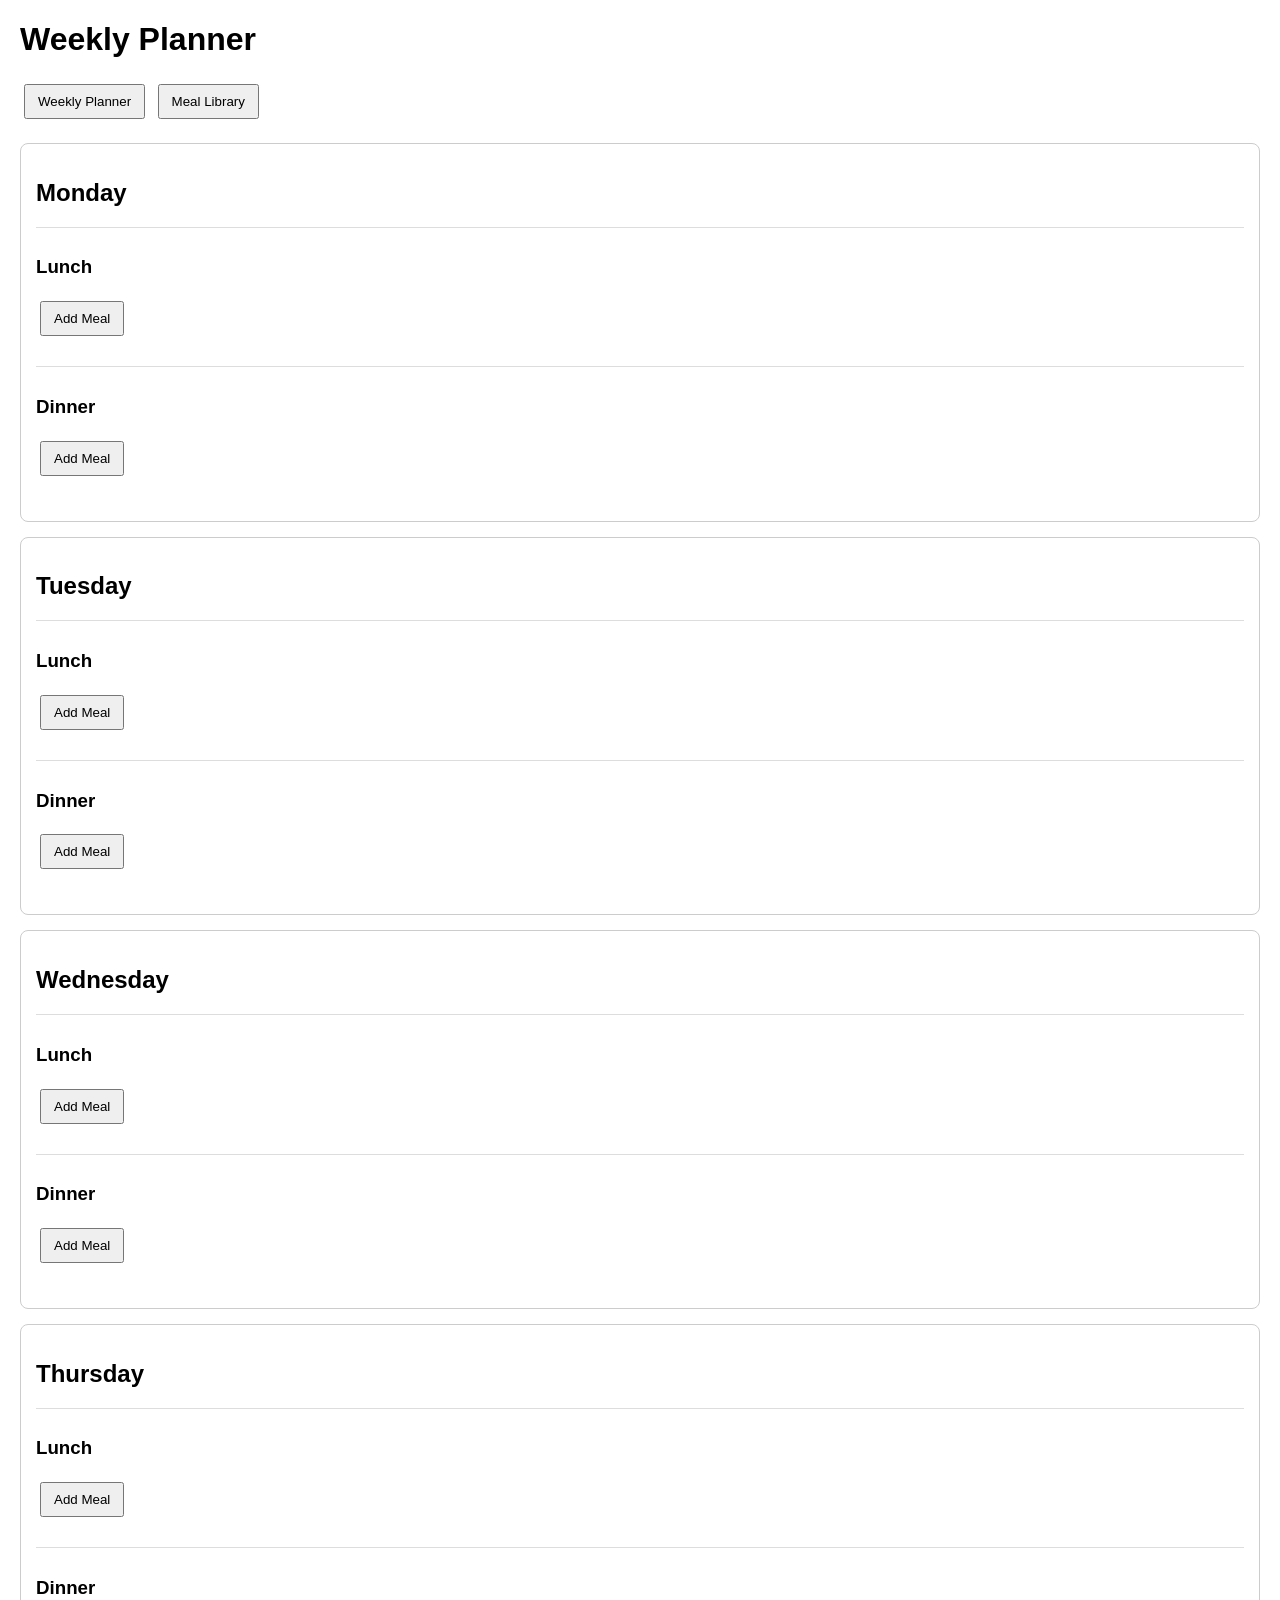
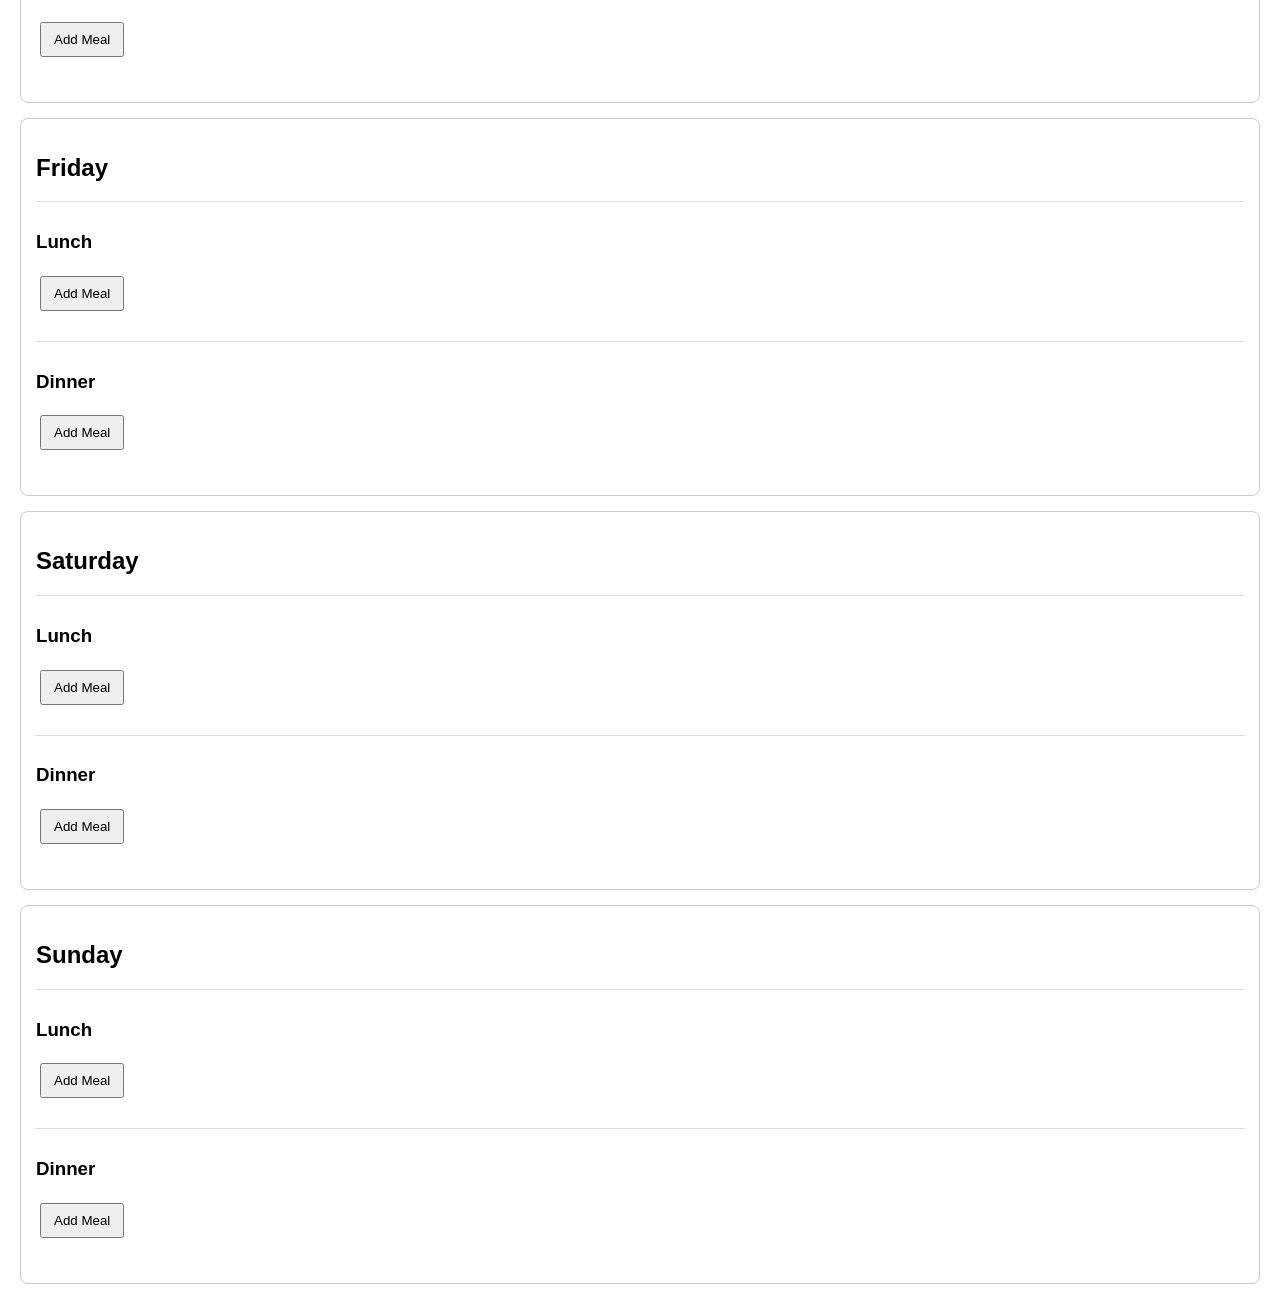
==== index.html @ c66a39dc "initial meal planner - basic styling" ====
<!DOCTYPE html>
<html lang="en">
<head>
    <meta charset="UTF-8">
    <meta name="viewport" content="width=device-width, initial-scale=1.0">
    <title>Weekly Meal Planner</title>
    <link rel="stylesheet" href="style.css">
</head>
<body>
    <h1>Weekly Planner</h1>

    <div class="header-buttons">
        <a href="index.html"><button>Weekly Planner</button></a>
        <a href="library.html"><button>Meal Library</button></a>
    </div>

    <div id="mealPlan">
        <div class="day" id="monday">
            <h2>Monday</h2>
            <div class="meal">
                <h3>Lunch</h3>
                <button class="addMealButton">Add Meal</button>
                <ul></ul>
            </div>
            <div class="meal">
                <h3>Dinner</h3>
                <button class="addMealButton">Add Meal</button>
                <ul></ul>
            </div>
        </div>

        <div class="day" id="tuesday">
            <h2>Tuesday</h2>
            <div class="meal">
                <h3>Lunch</h3>
                <button class="addMealButton">Add Meal</button>
                <ul></ul>
            </div>
            <div class="meal">
                <h3>Dinner</h3>
                <button class="addMealButton">Add Meal</button>
                <ul></ul>
            </div>
        </div>

        <div class="day" id="wednesday">
            <h2>Wednesday</h2>
            <div class="meal">
                <h3>Lunch</h3>
                <button class="addMealButton">Add Meal</button>
                <ul></ul>
            </div>
            <div class="meal">
                <h3>Dinner</h3>
                <button class="addMealButton">Add Meal</button>
                <ul></ul>
            </div>
        </div>

        <div class="day" id="thursday">
            <h2>Thursday</h2>
            <div class="meal">
                <h3>Lunch</h3>
                <button class="addMealButton">Add Meal</button>
                <ul></ul>
            </div>
            <div class="meal">
                <h3>Dinner</h3>
                <button class="addMealButton">Add Meal</button>
                <ul></ul>
            </div>
        </div>

        <div class="day" id="friday">
            <h2>Friday</h2>
            <div class="meal">
                <h3>Lunch</h3>
                <button class="addMealButton">Add Meal</button>
                <ul></ul>
            </div>
            <div class="meal">
                <h3>Dinner</h3>
                <button class="addMealButton">Add Meal</button>
                <ul></ul>
            </div>
        </div>

        <div class="day" id="saturday">
            <h2>Saturday</h2>
            <div class="meal">
                <h3>Lunch</h3>
                <button class="addMealButton">Add Meal</button>
                <ul></ul>
            </div>
            <div class="meal">
                <h3>Dinner</h3>
                <button class="addMealButton">Add Meal</button>
                <ul></ul>
            </div>
        </div>

        <div class="day" id="sunday">
            <h2>Sunday</h2>
            <div class="meal">
                <h3>Lunch</h3>
                <button class="addMealButton">Add Meal</button>
                <ul></ul>
            </div>
            <div class="meal">
                <h3>Dinner</h3>
                <button class="addMealButton">Add Meal</button>
                <ul></ul>
            </div>
        </div>
    </div>

    <div id="mealModal" style="display: none;">
        <div class="modalContent">
            <h2>Add Meal</h2>
            <p id="mealModalTitle"></p>

            <div id="mealFilters">
                <button class="filterButton" data-category="all">All</button>
            </div>

            <div id="availableMeals"></div>

            <button id="cancelMealButton">Cancel</button>
        </div>
    </div>

    <script src="planner.js"></script>
</body>
</html>
---- style.css ----
body {
    font-family: Arial, sans-serif;
    margin: 20px;
}

button {
    padding: 8px 12px;
    margin: 4px;
    cursor: pointer;
}

.header-buttons {
    margin-bottom: 20px;
}

#addMealForm {
    margin: 20px 0;
    padding: 20px;
    border: 1px solid #ccc;
    border-radius: 8px;
}

.mealItem {
    padding: 15px;
    margin: 10px 0;
    border: 1px solid #ccc;
    border-radius: 8px;
}

.mealItem h3 {
    margin-top: 0;
}

.mealTags {
    margin-bottom: 10px;
}

.mealTagDisplay {
    display: inline-block;
    padding: 4px 8px;
    margin: 3px;
    background: #eee;
    border-radius: 12px;
    font-size: 0.85rem;
}

.day {
    border: 1px solid #ccc;
    border-radius: 8px;
    padding: 15px;
    margin: 15px 0;
}

.meal {
    border-top: 1px solid #ddd;
    padding: 10px 0;
}

.meal li {
    margin: 8px 0;
}

#mealModal {
    position: fixed;
    top: 0;
    left: 0;
    width: 100%;
    height: 100%;
    background: rgba(0, 0, 0, 0.5);
    justify-content: center;
    align-items: center;
    z-index: 9999;
}

.modalContent {
    background: white;
    padding: 25px;
    border-radius: 10px;
    width: 90%;
    max-width: 400px;
    max-height: 80vh;
    overflow-y: auto;
}

#mealFilters {
    margin: 15px 0;
}

.filterButton {
    border-radius: 15px;
}

#availableMeals {
    display: flex;
    flex-direction: column;
    gap: 8px;
    margin: 15px 0;
}

.availableMealButton {
    text-align: left;
    padding: 12px;
    width: 100%;
}

.availableMealButton small {
    opacity: 0.7;
}

.removeMealButton {
    margin-left: 10px;
}
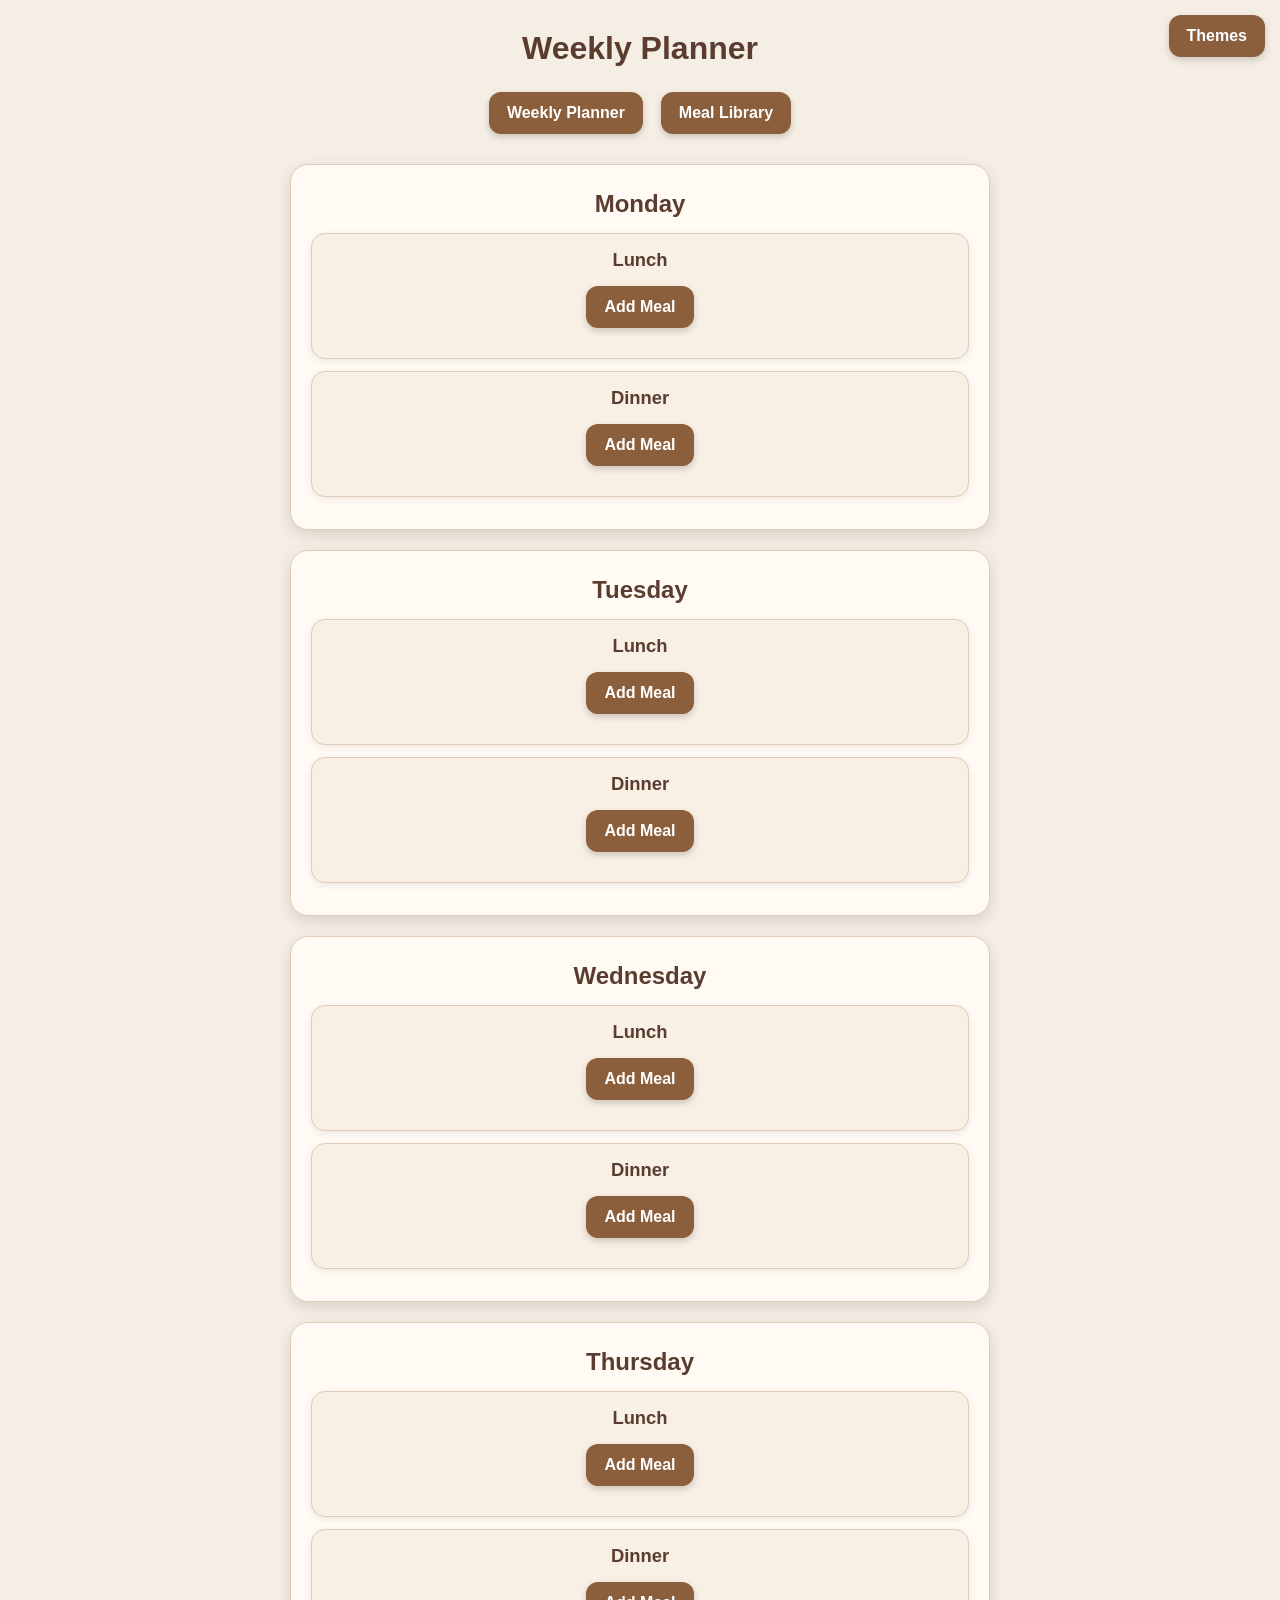
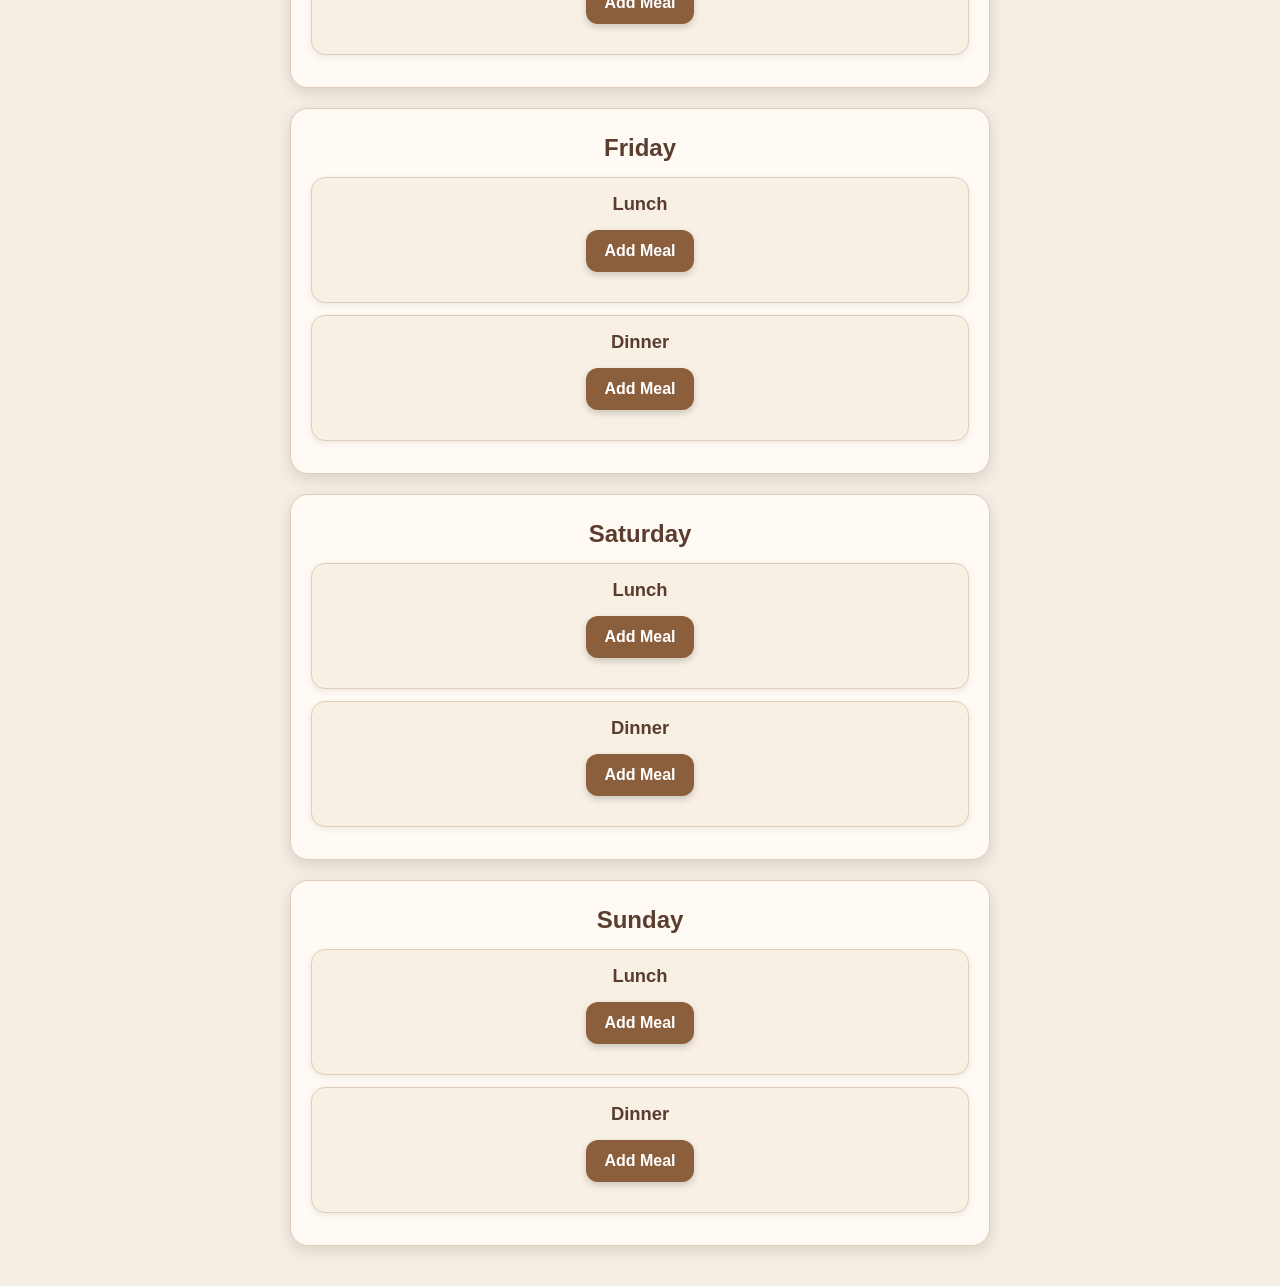
==== commit 215af1cf: "added better styling with themes and improved modals" ====
--- a/index.html
+++ b/index.html
@@ -3,8 +3,13 @@
 <head>
     <meta charset="UTF-8">
     <meta name="viewport" content="width=device-width, initial-scale=1.0">
+    <meta name="apple-mobile-web-app-capable" content="yes">
+    <meta name="apple-mobile-web-app-title" content="Meal Planner">
+    <meta name="apple-mobile-web-app-status-bar-style" content="default">
+    <link rel="apple-touch-icon" href="icons/icon-192.png">
     <title>Weekly Meal Planner</title>
     <link rel="stylesheet" href="style.css">
+    <link rel="manifest" href="manifest.json">
 </head>
 <body>
     <h1>Weekly Planner</h1>
@@ -12,6 +17,17 @@
     <div class="header-buttons">
         <a href="index.html"><button>Weekly Planner</button></a>
         <a href="library.html"><button>Meal Library</button></a>
+    </div>
+
+    <button id="themeButton">Themes</button>
+
+    <div id="themeOptions">
+        <button data-theme="coffee">☕ Coffee</button>
+        <button data-theme="sage">🌿 Sage</button>
+        <button data-theme="ocean">🌊 Ocean</button>
+        <button data-theme="berry">🍓 Berry</button>
+        <button data-theme="night">🌙 Night Cafe</button>
+        <button data-theme="red">🍷 Felicity</button>
     </div>
 
     <div id="mealPlan">
@@ -129,7 +145,10 @@
         </div>
     </div>
 
+    
+
     <script src="planner.js"></script>
+    <script src="theme.js"></script>
 </body>
 </html>
 
--- a/style.css
+++ b/style.css
@@ -1,34 +1,170 @@
+
+* {
+    box-sizing: border-box;
+}
+
+:root {
+    --background: #f5eee4;
+    --card: #fffaf3;
+    --secondary: #f8f0e5;
+    --text: #3e2c23;
+    --heading: #5a3d2e;
+    --button: #8b5e3c;
+    --button-hover: #70482f;
+    --border: #dfcdb9;
+    --tag: #d9bfa5;
+    --meal: #ead9c6;
+    --modal: rgba(48, 33, 25, 0.65);
+}
+
 body {
+    margin: 0;
+    padding: 20px;
     font-family: Arial, sans-serif;
-    margin: 20px;
+    text-align: center;
+    color: var(--text);
+    background: var(--background);
+    transition: 0.3s ease;
+}
+
+h1 {
+    margin: 10px 0 20px;
+    color: var(--heading);
+    font-size: 2rem;
+}
+
+h2,
+h3 {
+    color: var(--heading);
 }
 
 button {
+    border: 0;
+    border-radius: 12px;
+    padding: 12px 18px;
+    margin: 5px;
+    background: var(--button);
+    color: white;
+    font-size: 1rem;
+    font-weight: 600;
+    cursor: pointer;
+    box-shadow: 0 3px 7px rgba(0, 0, 0, 0.18);
+    transition: 0.2s ease;
+}
+
+button:hover {
+    background: var(--button-hover);
+    transform: translateY(-1px);
+}
+
+button:active {
+    transform: translateY(1px);
+}
+
+.header-buttons {
+    display: flex;
+    justify-content: center;
+    gap: 8px;
+    margin-bottom: 25px;
+}
+
+#mealPlan {
+    width: 100%;
+    max-width: 700px;
+    margin: auto;
+}
+
+.day,
+.mealItem,
+#addMealForm {
+    background: var(--card);
+    border: 1px solid var(--border);
+    box-shadow: 0 5px 15px rgba(0, 0, 0, 0.12);
+}
+
+.day {
+    padding: 20px;
+    margin: 20px auto;
+    border-radius: 18px;
+}
+
+.day h2 {
+    margin: 5px 0 15px;
+    font-size: 1.5rem;
+}
+
+.meal {
+    padding: 15px;
+    margin: 12px 0;
+    background: var(--secondary);
+    border: 1px solid var(--border);
+    border-radius: 14px;
+    box-shadow: 0 2px 7px rgba(0, 0, 0, 0.08);
+}
+
+.meal h3,
+.mealItem h3 {
+    margin: 0 0 10px;
+    font-size: 1.15rem;
+}
+
+.meal ul {
+    padding: 0;
+    margin: 10px 0 0;
+    list-style: none;
+}
+
+.meal li {
+    padding: 12px;
+    margin: 8px 0;
+    background: var(--meal);
+    border-radius: 10px;
+    font-weight: 600;
+}
+
+.removeMealButton {
     padding: 8px 12px;
-    margin: 4px;
-    cursor: pointer;
-}
-
-.header-buttons {
-    margin-bottom: 20px;
+    background: var(--button-hover);
+    font-size: 0.9rem;
+}
+
+.removeMealButton:hover {
+    background: var(--button);
 }
 
 #addMealForm {
-    margin: 20px 0;
-    padding: 20px;
-    border: 1px solid #ccc;
-    border-radius: 8px;
+    width: 100%;
+    max-width: 500px;
+    padding: 25px;
+    margin: 20px auto;
+    border-radius: 18px;
+}
+
+#newMealName,
+#editMealName {
+    width: 100%;
+    min-height: 52px;
+    padding: 15px;
+    margin: 10px 0 18px;
+    border: 2px solid var(--border);
+    border-radius: 12px;
+    outline: 0;
+    background: var(--card);
+    color: var(--text);
+    font-size: 1rem;
+}
+
+#newMealName:focus,
+#editMealName:focus {
+    border-color: var(--button);
 }
 
 .mealItem {
-    padding: 15px;
-    margin: 10px 0;
-    border: 1px solid #ccc;
-    border-radius: 8px;
-}
-
-.mealItem h3 {
-    margin-top: 0;
+    width: 100%;
+    max-width: 600px;
+    padding: 18px;
+    margin: 12px auto;
+    border-radius: 16px;
 }
 
 .mealTags {
@@ -37,77 +173,403 @@
 
 .mealTagDisplay {
     display: inline-block;
-    padding: 4px 8px;
+    padding: 6px 10px;
     margin: 3px;
-    background: #eee;
-    border-radius: 12px;
+    background: var(--tag);
+    color: var(--text);
+    border-radius: 20px;
     font-size: 0.85rem;
-}
-
-.day {
-    border: 1px solid #ccc;
-    border-radius: 8px;
-    padding: 15px;
-    margin: 15px 0;
-}
-
-.meal {
-    border-top: 1px solid #ddd;
-    padding: 10px 0;
-}
-
-.meal li {
-    margin: 8px 0;
-}
-
-#mealModal {
+    font-weight: 600;
+}
+
+#mealModal,
+.mealModal {
     position: fixed;
-    top: 0;
-    left: 0;
-    width: 100%;
-    height: 100%;
-    background: rgba(0, 0, 0, 0.5);
+    inset: 0;
+    z-index: 9999;
+    display: none;
+    align-items: center;
     justify-content: center;
-    align-items: center;
-    z-index: 9999;
-}
-
-.modalContent {
-    background: white;
+    padding: 20px;
+    background: var(--modal);
+}
+
+.modalContent,
+.mealModal .modalContent {
+    width: 100%;
+    max-width: 450px;
+    max-height: 90vh;
+    overflow-y: auto;
     padding: 25px;
-    border-radius: 10px;
-    width: 90%;
-    max-width: 400px;
-    max-height: 80vh;
-    overflow-y: auto;
+    background: var(--card);
+    border: 1px solid var(--border);
+    border-radius: 20px;
+    box-shadow: 0 12px 35px rgba(0, 0, 0, 0.3);
+}
+
+.modalContent h2 {
+    margin-top: 0;
+}
+
+#mealModalTitle {
+    color: var(--heading);
+    font-size: 1rem;
+}
+
+#mealFilters,
+#themeOptions {
+    display: flex;
+    flex-wrap: wrap;
+    justify-content: center;
+    gap: 5px;
 }
 
 #mealFilters {
-    margin: 15px 0;
+    margin: 18px 0;
 }
 
 .filterButton {
-    border-radius: 15px;
+    padding: 9px 14px;
+    background: var(--tag);
+    color: var(--text);
+    border-radius: 20px;
+    box-shadow: none;
+}
+
+.filterButton:hover {
+    background: var(--button);
+    color: white;
 }
 
 #availableMeals {
     display: flex;
     flex-direction: column;
-    gap: 8px;
+    gap: 10px;
+    margin: 18px 0;
+}
+
+.availableMealButton {
+    width: 100%;
+    padding: 15px;
+    margin: 0;
+    text-align: left;
+    background: var(--meal);
+    color: var(--text);
+    border: 1px solid var(--border);
+}
+
+.availableMealButton:hover {
+    background: var(--tag);
+    color: var(--text);
+}
+
+.availableMealButton small {
+    display: block;
+    margin-top: 4px;
+    color: var(--heading);
+    font-weight: normal;
+}
+
+#cancelMealButton {
+    background: var(--button-hover);
+}
+
+input[type="checkbox"] {
+    width: 20px;
+    height: 20px;
+    vertical-align: middle;
+    accent-color: var(--button);
+}
+
+label {
+    display: inline-block;
+    padding: 6px;
+    color: var(--text);
+    font-size: 1rem;
+}
+
+#themeButton {
+    position: fixed;
+    top: 15px;
+    right: 15px;
+    z-index: 1000;
+    margin: 0;
+}
+
+#themeOptions {
+    position: fixed;
+    top: 70px;
+    right: 15px;
+    z-index: 1000;
+    display: none;
+    width: 180px;
+    padding: 10px;
+    background: var(--card);
+    border: 1px solid var(--border);
+    border-radius: 15px;
+    box-shadow: 0 8px 20px rgba(0, 0, 0, 0.18);
+}
+
+#themeOptions button {
+    width: 100%;
+    margin: 4px 0;
+}
+
+#themeOptions button.active {
+    border: 2px solid var(--text);
+}
+
+#editMealTags {
+    display: flex;
+    flex-direction: column;
     margin: 15px 0;
 }
 
-.availableMealButton {
+#editMealTags label {
+    width: 100%;
+    padding: 10px;
+    margin: 3px 0;
     text-align: left;
-    padding: 12px;
-    width: 100%;
-}
-
-.availableMealButton small {
-    opacity: 0.7;
-}
-
-.removeMealButton {
-    margin-left: 10px;
-}
-
+    background: var(--secondary);
+    border-radius: 10px;
+}
+
+.modalButtons {
+    display: flex;
+    gap: 10px;
+    justify-content: center;
+    margin-top: 20px;
+}
+
+.modalButtons button {
+    flex: 1;
+}
+
+#confirmDeleteButton {
+    background: #a84d45;
+}
+
+#confirmDeleteButton:hover {
+    background: #863c36;
+}
+
+
+/* Themes */
+
+body[data-theme="coffee"] {
+    --background: #f5eee4;
+    --card: #fffaf3;
+    --secondary: #f8f0e5;
+    --text: #3e2c23;
+    --heading: #5a3d2e;
+    --button: #8b5e3c;
+    --button-hover: #70482f;
+    --border: #dfcdb9;
+    --tag: #d9bfa5;
+    --meal: #ead9c6;
+    --modal: rgba(48, 33, 25, 0.65);
+}
+
+body[data-theme="sage"] {
+    --background: #edf1e8;
+    --card: #f8faf5;
+    --secondary: #e5ebdf;
+    --text: #304236;
+    --heading: #435c49;
+    --button: #69866d;
+    --button-hover: #506c56;
+    --border: #c9d5c5;
+    --tag: #c7d5c3;
+    --meal: #dce7d8;
+    --modal: rgba(35, 48, 38, 0.65);
+}
+
+body[data-theme="ocean"] {
+    --background: #e8f1f3;
+    --card: #f7fbfc;
+    --secondary: #deebef;
+    --text: #263e46;
+    --heading: #365c67;
+    --button: #527f8c;
+    --button-hover: #3d6570;
+    --border: #c2d7dc;
+    --tag: #c5dce1;
+    --meal: #d5e7eb;
+    --modal: rgba(30, 48, 54, 0.65);
+}
+
+body[data-theme="berry"] {
+    --background: #f4e8eb;
+    --card: #fff8fa;
+    --secondary: #f1dfe4;
+    --text: #4a3038;
+    --heading: #704554;
+    --button: #a45f72;
+    --button-hover: #86495b;
+    --border: #dec3cb;
+    --tag: #e2c2cb;
+    --meal: #efd5dc;
+    --modal: rgba(55, 30, 39, 0.65);
+}
+
+body[data-theme="night"] {
+    --background: #28211d;
+    --card: #382d27;
+    --secondary: #43362f;
+    --text: #f2e6d8;
+    --heading: #f0d0a9;
+    --button: #a9794e;
+    --button-hover: #c08c5d;
+    --border: #5b493d;
+    --tag: #665143;
+    --meal: #514137;
+    --modal: rgba(10, 8, 7, 0.75);
+}
+
+body[data-theme="red"] {
+    --background: #321c1c;
+    --card: #452323;
+    --secondary: #512929;
+    --text: #f3dfd8;
+    --heading: #f0b6a8;
+    --button: #984b43;
+    --button-hover: #b65b51;
+    --border: #70403c;
+    --tag: #71413d;
+    --meal: #633633;
+    --modal: rgba(15, 7, 7, 0.75);
+}
+
+
+/* Mobile */
+
+@media (max-width: 600px) {
+    body {
+        padding: 12px;
+    }
+
+    h1 {
+        font-size: 1.7rem;
+    }
+
+    button {
+        min-height: 48px;
+        padding: 12px 16px;
+    }
+
+    .header-buttons {
+        width: 100%;
+    }
+
+    .header-buttons a {
+        flex: 1;
+    }
+
+    .header-buttons button {
+        width: 100%;
+        margin: 0;
+    }
+
+    .day {
+        padding: 15px;
+        margin: 15px auto;
+        border-radius: 16px;
+    }
+
+    .meal {
+        padding: 14px 10px;
+    }
+
+    .meal .addMealButton {
+        width: 100%;
+        margin: 5px 0;
+    }
+
+    .modalContent,
+    .mealModal .modalContent {
+        padding: 20px;
+        max-height: 90vh;
+    }
+
+    #mealModal,
+    .mealModal {
+        padding: 12px;
+    }
+
+    #addMealForm {
+        padding: 20px;
+    }
+
+    #newMealName {
+        min-height: 54px;
+        font-size: 1.05rem;
+    }
+
+    .mealItem {
+        padding: 15px;
+    }
+
+    #themeOptions button {
+        flex: 1 1 40%;
+    }
+
+    #editMealTags label {
+        display: flex;
+        align-items: center;
+        min-height: 48px;
+    }
+
+    .modalButtons {
+        flex-direction: column;
+    }
+
+    .modalButtons button {
+        width: 100%;
+        margin: 4px 0;
+    }
+}
+
+.tag-vegetarian {
+    background: #c9dfc5;
+    color: #315437;
+}
+
+.tag-cheap {
+    background: #f0d99a;
+    color: #6b5318;
+}
+
+.tag-quick {
+    background: #f3c79b;
+    color: #71431d;
+}
+
+.tag-high-protein {
+    background: #e5aaa4;
+    color: #6b2924;
+}
+
+.tag-healthy {
+    background: #b9dcd3;
+    color: #24584e;
+}
+
+.tag-freezer-friendly {
+    background: #b9d5e5;
+    color: #28546b;
+}
+
+.tag-spicy {
+    background: #e9aaa0;
+    color: #702b24;
+}
+
+.tag-family-friendly {
+    background: #d4c1df;
+    color: #533d63;
+}
+
+.tag-one-pot {
+    background: #d7c0a7;
+    color: #59412e;
+}
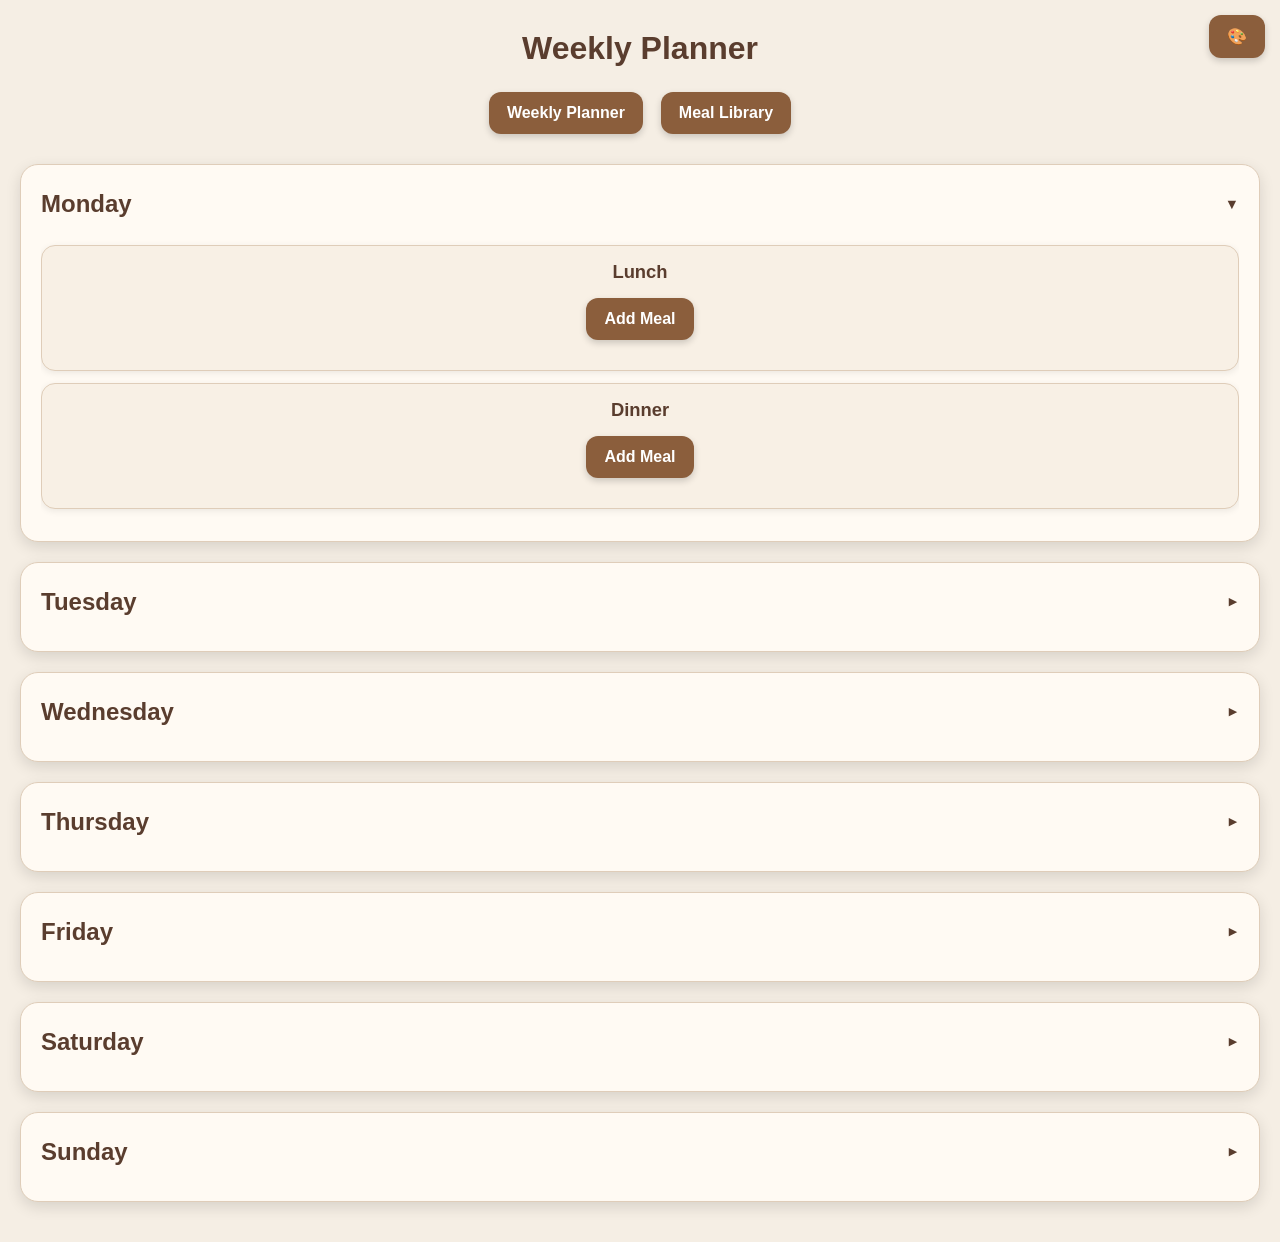
==== commit 343592ac: "updated theme to be an icon instead so it fits with styling, made the weekly planner days collapsabl" ====
--- a/index.html
+++ b/index.html
@@ -19,7 +19,7 @@
         <a href="library.html"><button>Meal Library</button></a>
     </div>
 
-    <button id="themeButton">Themes</button>
+     <button id="themeButton" aria-label="Change theme">🎨</button>
 
     <div id="themeOptions">
         <button data-theme="coffee">☕ Coffee</button>
@@ -30,105 +30,154 @@
         <button data-theme="red">🍷 Felicity</button>
     </div>
 
-    <div id="mealPlan">
-        <div class="day" id="monday">
-            <h2>Monday</h2>
-            <div class="meal">
-                <h3>Lunch</h3>
-                <button class="addMealButton">Add Meal</button>
-                <ul></ul>
-            </div>
-            <div class="meal">
-                <h3>Dinner</h3>
-                <button class="addMealButton">Add Meal</button>
-                <ul></ul>
-            </div>
-        </div>
-
-        <div class="day" id="tuesday">
-            <h2>Tuesday</h2>
-            <div class="meal">
-                <h3>Lunch</h3>
-                <button class="addMealButton">Add Meal</button>
-                <ul></ul>
-            </div>
-            <div class="meal">
-                <h3>Dinner</h3>
-                <button class="addMealButton">Add Meal</button>
-                <ul></ul>
-            </div>
-        </div>
-
-        <div class="day" id="wednesday">
-            <h2>Wednesday</h2>
-            <div class="meal">
-                <h3>Lunch</h3>
-                <button class="addMealButton">Add Meal</button>
-                <ul></ul>
-            </div>
-            <div class="meal">
-                <h3>Dinner</h3>
-                <button class="addMealButton">Add Meal</button>
-                <ul></ul>
-            </div>
-        </div>
-
-        <div class="day" id="thursday">
-            <h2>Thursday</h2>
-            <div class="meal">
-                <h3>Lunch</h3>
-                <button class="addMealButton">Add Meal</button>
-                <ul></ul>
-            </div>
-            <div class="meal">
-                <h3>Dinner</h3>
-                <button class="addMealButton">Add Meal</button>
-                <ul></ul>
-            </div>
-        </div>
-
-        <div class="day" id="friday">
-            <h2>Friday</h2>
-            <div class="meal">
-                <h3>Lunch</h3>
-                <button class="addMealButton">Add Meal</button>
-                <ul></ul>
-            </div>
-            <div class="meal">
-                <h3>Dinner</h3>
-                <button class="addMealButton">Add Meal</button>
-                <ul></ul>
-            </div>
-        </div>
-
-        <div class="day" id="saturday">
-            <h2>Saturday</h2>
-            <div class="meal">
-                <h3>Lunch</h3>
-                <button class="addMealButton">Add Meal</button>
-                <ul></ul>
-            </div>
-            <div class="meal">
-                <h3>Dinner</h3>
-                <button class="addMealButton">Add Meal</button>
-                <ul></ul>
-            </div>
-        </div>
-
-        <div class="day" id="sunday">
-            <h2>Sunday</h2>
-            <div class="meal">
-                <h3>Lunch</h3>
-                <button class="addMealButton">Add Meal</button>
-                <ul></ul>
-            </div>
-            <div class="meal">
-                <h3>Dinner</h3>
-                <button class="addMealButton">Add Meal</button>
-                <ul></ul>
-            </div>
-        </div>
-    </div>
+ 
+    <div class="day" id="monday">
+        <h2 class="dayHeader">
+            Monday
+            <span class="dayArrow">▼</span>
+        </h2>
+
+        <div class="dayContent">
+            <div class="meal">
+                <h3>Lunch</h3>
+                <button class="addMealButton">Add Meal</button>
+                <ul></ul>
+            </div>
+
+            <div class="meal">
+                <h3>Dinner</h3>
+                <button class="addMealButton">Add Meal</button>
+                <ul></ul>
+            </div>
+        </div>
+    </div>
+
+    <div class="day collapsed" id="tuesday">
+        <h2 class="dayHeader">
+            Tuesday
+            <span class="dayArrow">▼</span>
+        </h2>
+
+        <div class="dayContent">
+            <div class="meal">
+                <h3>Lunch</h3>
+                <button class="addMealButton">Add Meal</button>
+                <ul></ul>
+            </div>
+
+            <div class="meal">
+                <h3>Dinner</h3>
+                <button class="addMealButton">Add Meal</button>
+                <ul></ul>
+            </div>
+        </div>
+    </div>
+
+    <div class="day collapsed" id="wednesday">
+        <h2 class="dayHeader">
+            Wednesday
+            <span class="dayArrow">▼</span>
+        </h2>
+
+        <div class="dayContent">
+            <div class="meal">
+                <h3>Lunch</h3>
+                <button class="addMealButton">Add Meal</button>
+                <ul></ul>
+            </div>
+
+            <div class="meal">
+                <h3>Dinner</h3>
+                <button class="addMealButton">Add Meal</button>
+                <ul></ul>
+            </div>
+        </div>
+    </div>
+
+    <div class="day collapsed" id="thursday">
+        <h2 class="dayHeader">
+            Thursday
+            <span class="dayArrow">▼</span>
+        </h2>
+
+        <div class="dayContent">
+            <div class="meal">
+                <h3>Lunch</h3>
+                <button class="addMealButton">Add Meal</button>
+                <ul></ul>
+            </div>
+
+            <div class="meal">
+                <h3>Dinner</h3>
+                <button class="addMealButton">Add Meal</button>
+                <ul></ul>
+            </div>
+        </div>
+    </div>
+
+    <div class="day collapsed" id="friday">
+        <h2 class="dayHeader">
+            Friday
+            <span class="dayArrow">▼</span>
+        </h2>
+
+        <div class="dayContent">
+            <div class="meal">
+                <h3>Lunch</h3>
+                <button class="addMealButton">Add Meal</button>
+                <ul></ul>
+            </div>
+
+            <div class="meal">
+                <h3>Dinner</h3>
+                <button class="addMealButton">Add Meal</button>
+                <ul></ul>
+            </div>
+        </div>
+    </div>
+
+    <div class="day collapsed" id="saturday">
+        <h2 class="dayHeader">
+            Saturday
+            <span class="dayArrow">▼</span>
+        </h2>
+
+        <div class="dayContent">
+            <div class="meal">
+                <h3>Lunch</h3>
+                <button class="addMealButton">Add Meal</button>
+                <ul></ul>
+            </div>
+
+            <div class="meal">
+                <h3>Dinner</h3>
+                <button class="addMealButton">Add Meal</button>
+                <ul></ul>
+            </div>
+        </div>
+    </div>
+
+    <div class="day collapsed" id="sunday">
+        <h2 class="dayHeader">
+            Sunday
+            <span class="dayArrow">▼</span>
+        </h2>
+
+        <div class="dayContent">
+            <div class="meal">
+                <h3>Lunch</h3>
+                <button class="addMealButton">Add Meal</button>
+                <ul></ul>
+            </div>
+
+            <div class="meal">
+                <h3>Dinner</h3>
+                <button class="addMealButton">Add Meal</button>
+                <ul></ul>
+            </div>
+        </div>
+    </div>
+
 
     <div id="mealModal" style="display: none;">
         <div class="modalContent">
--- a/style.css
+++ b/style.css
@@ -573,3 +573,36 @@
     background: #d7c0a7;
     color: #59412e;
 }
+
+
+.dayHeader {
+    display: flex;
+    align-items: center;
+    justify-content: space-between;
+    cursor: pointer;
+    user-select: none;
+    margin: 0;
+}
+
+.dayArrow {
+    font-size: 0.9rem;
+    transition: transform 0.2s ease;
+}
+
+.dayContent {
+    max-height: 1000px;
+    overflow: hidden;
+    transition: max-height 0.3s ease, opacity 0.2s ease;
+    opacity: 1;
+}
+
+.day.collapsed .dayContent {
+    max-height: 0;
+    opacity: 0;
+}
+
+.day.collapsed .dayArrow {
+    transform: rotate(-90deg);
+}
+
+
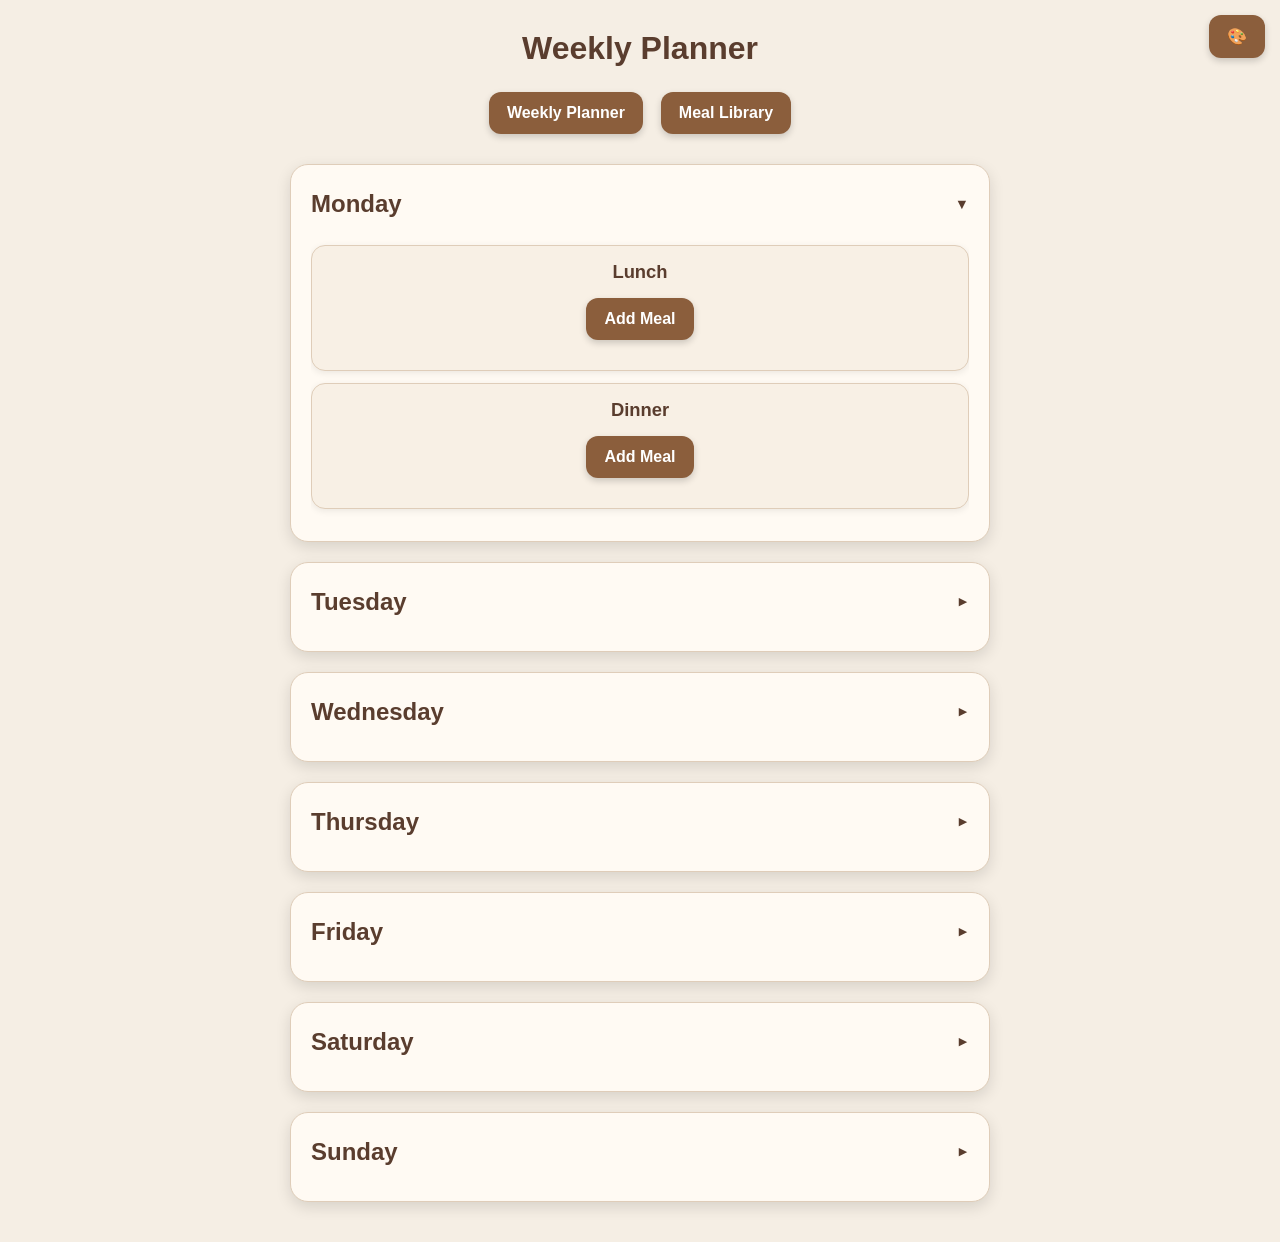
==== commit 11f91078: "added formatting to tags and implemented adding and viewing ingredients" ====
--- a/index.html
+++ b/index.html
@@ -30,150 +30,151 @@
         <button data-theme="red">🍷 Felicity</button>
     </div>
 
- 
-    <div class="day" id="monday">
-        <h2 class="dayHeader">
-            Monday
-            <span class="dayArrow">▼</span>
-        </h2>
-
-        <div class="dayContent">
-            <div class="meal">
-                <h3>Lunch</h3>
-                <button class="addMealButton">Add Meal</button>
-                <ul></ul>
-            </div>
-
-            <div class="meal">
-                <h3>Dinner</h3>
-                <button class="addMealButton">Add Meal</button>
-                <ul></ul>
-            </div>
-        </div>
-    </div>
-
-    <div class="day collapsed" id="tuesday">
-        <h2 class="dayHeader">
-            Tuesday
-            <span class="dayArrow">▼</span>
-        </h2>
-
-        <div class="dayContent">
-            <div class="meal">
-                <h3>Lunch</h3>
-                <button class="addMealButton">Add Meal</button>
-                <ul></ul>
-            </div>
-
-            <div class="meal">
-                <h3>Dinner</h3>
-                <button class="addMealButton">Add Meal</button>
-                <ul></ul>
-            </div>
-        </div>
-    </div>
-
-    <div class="day collapsed" id="wednesday">
-        <h2 class="dayHeader">
-            Wednesday
-            <span class="dayArrow">▼</span>
-        </h2>
-
-        <div class="dayContent">
-            <div class="meal">
-                <h3>Lunch</h3>
-                <button class="addMealButton">Add Meal</button>
-                <ul></ul>
-            </div>
-
-            <div class="meal">
-                <h3>Dinner</h3>
-                <button class="addMealButton">Add Meal</button>
-                <ul></ul>
-            </div>
-        </div>
-    </div>
-
-    <div class="day collapsed" id="thursday">
-        <h2 class="dayHeader">
-            Thursday
-            <span class="dayArrow">▼</span>
-        </h2>
-
-        <div class="dayContent">
-            <div class="meal">
-                <h3>Lunch</h3>
-                <button class="addMealButton">Add Meal</button>
-                <ul></ul>
-            </div>
-
-            <div class="meal">
-                <h3>Dinner</h3>
-                <button class="addMealButton">Add Meal</button>
-                <ul></ul>
-            </div>
-        </div>
-    </div>
-
-    <div class="day collapsed" id="friday">
-        <h2 class="dayHeader">
-            Friday
-            <span class="dayArrow">▼</span>
-        </h2>
-
-        <div class="dayContent">
-            <div class="meal">
-                <h3>Lunch</h3>
-                <button class="addMealButton">Add Meal</button>
-                <ul></ul>
-            </div>
-
-            <div class="meal">
-                <h3>Dinner</h3>
-                <button class="addMealButton">Add Meal</button>
-                <ul></ul>
-            </div>
-        </div>
-    </div>
-
-    <div class="day collapsed" id="saturday">
-        <h2 class="dayHeader">
-            Saturday
-            <span class="dayArrow">▼</span>
-        </h2>
-
-        <div class="dayContent">
-            <div class="meal">
-                <h3>Lunch</h3>
-                <button class="addMealButton">Add Meal</button>
-                <ul></ul>
-            </div>
-
-            <div class="meal">
-                <h3>Dinner</h3>
-                <button class="addMealButton">Add Meal</button>
-                <ul></ul>
-            </div>
-        </div>
-    </div>
-
-    <div class="day collapsed" id="sunday">
-        <h2 class="dayHeader">
-            Sunday
-            <span class="dayArrow">▼</span>
-        </h2>
-
-        <div class="dayContent">
-            <div class="meal">
-                <h3>Lunch</h3>
-                <button class="addMealButton">Add Meal</button>
-                <ul></ul>
-            </div>
-
-            <div class="meal">
-                <h3>Dinner</h3>
-                <button class="addMealButton">Add Meal</button>
-                <ul></ul>
+    <div id="mealPlan">
+        <div class="day" id="monday">
+            <h2 class="dayHeader">
+                Monday
+                <span class="dayArrow">▼</span>
+            </h2>
+
+            <div class="dayContent">
+                <div class="meal">
+                    <h3>Lunch</h3>
+                    <button class="addMealButton">Add Meal</button>
+                    <ul></ul>
+                </div>
+
+                <div class="meal">
+                    <h3>Dinner</h3>
+                    <button class="addMealButton">Add Meal</button>
+                    <ul></ul>
+                </div>
+            </div>
+        </div>
+
+        <div class="day collapsed" id="tuesday">
+            <h2 class="dayHeader">
+                Tuesday
+                <span class="dayArrow">▼</span>
+            </h2>
+
+            <div class="dayContent">
+                <div class="meal">
+                    <h3>Lunch</h3>
+                    <button class="addMealButton">Add Meal</button>
+                    <ul></ul>
+                </div>
+
+                <div class="meal">
+                    <h3>Dinner</h3>
+                    <button class="addMealButton">Add Meal</button>
+                    <ul></ul>
+                </div>
+            </div>
+        </div>
+
+        <div class="day collapsed" id="wednesday">
+            <h2 class="dayHeader">
+                Wednesday
+                <span class="dayArrow">▼</span>
+            </h2>
+
+            <div class="dayContent">
+                <div class="meal">
+                    <h3>Lunch</h3>
+                    <button class="addMealButton">Add Meal</button>
+                    <ul></ul>
+                </div>
+
+                <div class="meal">
+                    <h3>Dinner</h3>
+                    <button class="addMealButton">Add Meal</button>
+                    <ul></ul>
+                </div>
+            </div>
+        </div>
+
+        <div class="day collapsed" id="thursday">
+            <h2 class="dayHeader">
+                Thursday
+                <span class="dayArrow">▼</span>
+            </h2>
+
+            <div class="dayContent">
+                <div class="meal">
+                    <h3>Lunch</h3>
+                    <button class="addMealButton">Add Meal</button>
+                    <ul></ul>
+                </div>
+
+                <div class="meal">
+                    <h3>Dinner</h3>
+                    <button class="addMealButton">Add Meal</button>
+                    <ul></ul>
+                </div>
+            </div>
+        </div>
+
+        <div class="day collapsed" id="friday">
+            <h2 class="dayHeader">
+                Friday
+                <span class="dayArrow">▼</span>
+            </h2>
+
+            <div class="dayContent">
+                <div class="meal">
+                    <h3>Lunch</h3>
+                    <button class="addMealButton">Add Meal</button>
+                    <ul></ul>
+                </div>
+
+                <div class="meal">
+                    <h3>Dinner</h3>
+                    <button class="addMealButton">Add Meal</button>
+                    <ul></ul>
+                </div>
+            </div>
+        </div>
+
+        <div class="day collapsed" id="saturday">
+            <h2 class="dayHeader">
+                Saturday
+                <span class="dayArrow">▼</span>
+            </h2>
+
+            <div class="dayContent">
+                <div class="meal">
+                    <h3>Lunch</h3>
+                    <button class="addMealButton">Add Meal</button>
+                    <ul></ul>
+                </div>
+
+                <div class="meal">
+                    <h3>Dinner</h3>
+                    <button class="addMealButton">Add Meal</button>
+                    <ul></ul>
+                </div>
+            </div>
+        </div>
+
+        <div class="day collapsed" id="sunday">
+            <h2 class="dayHeader">
+                Sunday
+                <span class="dayArrow">▼</span>
+            </h2>
+
+            <div class="dayContent">
+                <div class="meal">
+                    <h3>Lunch</h3>
+                    <button class="addMealButton">Add Meal</button>
+                    <ul></ul>
+                </div>
+
+                <div class="meal">
+                    <h3>Dinner</h3>
+                    <button class="addMealButton">Add Meal</button>
+                    <ul></ul>
+                </div>
             </div>
         </div>
     </div>
@@ -194,6 +195,22 @@
         </div>
     </div>
 
+
+    <div id="ingredientsModal" class="mealModal">
+        <div class="modalContent">
+            <h2 id="ingredientsModalTitle">Ingredients</h2>
+
+            <div id="ingredientsList"></div>
+
+            <button id="closeIngredientsButton">
+                Close
+            </button>
+        </div>
+    </div>
+    
+
+
+
     
 
     <script src="planner.js"></script>
--- a/style.css
+++ b/style.css
@@ -1,7 +1,15 @@
+/* =========================================================
+   GLOBAL
+========================================================= */
 
 * {
     box-sizing: border-box;
 }
+
+
+/* =========================================================
+   THEME VARIABLES
+========================================================= */
 
 :root {
     --background: #f5eee4;
@@ -17,6 +25,11 @@
     --modal: rgba(48, 33, 25, 0.65);
 }
 
+
+/* =========================================================
+   BODY
+========================================================= */
+
 body {
     margin: 0;
     padding: 20px;
@@ -27,6 +40,11 @@
     transition: 0.3s ease;
 }
 
+
+/* =========================================================
+   HEADINGS
+========================================================= */
+
 h1 {
     margin: 10px 0 20px;
     color: var(--heading);
@@ -37,6 +55,11 @@
 h3 {
     color: var(--heading);
 }
+
+
+/* =========================================================
+   BUTTONS
+========================================================= */
 
 button {
     border: 0;
@@ -61,6 +84,11 @@
     transform: translateY(1px);
 }
 
+
+/* =========================================================
+   HEADER
+========================================================= */
+
 .header-buttons {
     display: flex;
     justify-content: center;
@@ -73,6 +101,11 @@
     max-width: 700px;
     margin: auto;
 }
+
+
+/* =========================================================
+   DAYS & MEALS
+========================================================= */
 
 .day,
 .mealItem,
@@ -122,6 +155,14 @@
     font-weight: 600;
 }
 
+.mealItem {
+    width: 100%;
+    max-width: 600px;
+    padding: 18px;
+    margin: 12px auto;
+    border-radius: 16px;
+}
+
 .removeMealButton {
     padding: 8px 12px;
     background: var(--button-hover);
@@ -131,6 +172,11 @@
 .removeMealButton:hover {
     background: var(--button);
 }
+
+
+/* =========================================================
+   ADD / EDIT MEAL FORMS
+========================================================= */
 
 #addMealForm {
     width: 100%;
@@ -159,13 +205,10 @@
     border-color: var(--button);
 }
 
-.mealItem {
-    width: 100%;
-    max-width: 600px;
-    padding: 18px;
-    margin: 12px auto;
-    border-radius: 16px;
-}
+
+/* =========================================================
+   MEAL TAGS
+========================================================= */
 
 .mealTags {
     margin-bottom: 10px;
@@ -181,6 +224,192 @@
     font-size: 0.85rem;
     font-weight: 600;
 }
+
+.tagSection {
+    width: 100%;
+    max-width: 520px;
+    margin: 20px auto;
+}
+
+.tagToggle {
+    width: 100%;
+    display: flex;
+    align-items: center;
+    justify-content: space-between;
+    padding: 12px 15px;
+    margin: 0;
+    cursor: pointer;
+}
+
+.tagOptions {
+    display: grid;
+    grid-template-columns: repeat(2, 1fr);
+    gap: 8px;
+    margin-top: 10px;
+}
+
+.tagOptions.collapsed {
+    display: none;
+}
+
+.tagOptions label {
+    display: flex;
+    align-items: center;
+    gap: 8px;
+    padding: 10px;
+    border: 1px solid var(--border);
+    border-radius: 8px;
+    cursor: pointer;
+    background: var(--card);
+}
+
+#editMealTags {
+    display: flex;
+    flex-direction: column;
+    margin: 15px 0;
+}
+
+#editMealTags label {
+    width: 100%;
+    padding: 10px;
+    margin: 3px 0;
+    text-align: left;
+    background: var(--secondary);
+    border-radius: 10px;
+}
+
+
+/* =========================================================
+   CHECKBOXES & LABELS
+========================================================= */
+
+input[type="checkbox"] {
+    width: 20px;
+    height: 20px;
+    vertical-align: middle;
+    accent-color: var(--button);
+}
+
+label {
+    display: inline-block;
+    padding: 6px;
+    color: var(--text);
+    font-size: 1rem;
+}
+
+
+/* =========================================================
+   INGREDIENTS
+========================================================= */
+
+.ingredientsSection {
+    width: 100%;
+    max-width: 520px;
+    margin: 20px auto;
+    text-align: center;
+}
+
+.ingredientsSection h3 {
+    margin: 0 0 12px;
+    text-align: center;
+}
+
+
+/* ---------------------------------------------------------
+   Ingredient Row - Desktop
+--------------------------------------------------------- */
+
+.ingredientRow {
+    display: grid;
+    grid-template-columns: 75px 80px minmax(0, 1fr) 44px;
+    gap: 6px;
+    width: 100%;
+    margin: 8px 0;
+    align-items: center;
+}
+
+.ingredientRow input,
+.ingredientRow select {
+    width: 100%;
+    min-width: 0;
+    min-height: 46px;
+    padding: 10px;
+    border: 2px solid var(--border);
+    border-radius: 10px;
+    background: var(--card);
+    color: var(--text);
+    font-size: 0.95rem;
+}
+
+.ingredientRow input:focus,
+.ingredientRow select:focus {
+    outline: none;
+    border-color: var(--button);
+}
+
+.ingredientRow input::placeholder {
+    color: var(--text);
+    opacity: 0.65;
+}
+
+
+/* ---------------------------------------------------------
+   Remove Ingredient Button
+--------------------------------------------------------- */
+
+.removeIngredientButton {
+    width: 44px;
+    min-height: 46px;
+    padding: 5px;
+    margin: 0;
+    display: flex;
+    align-items: center;
+    justify-content: center;
+    background: var(--button-hover);
+}
+
+.removeIngredientButton:hover {
+    background: var(--button);
+}
+
+
+/* ---------------------------------------------------------
+   Add Ingredient Buttons
+--------------------------------------------------------- */
+
+#addIngredientButton,
+#addEditIngredientButton {
+    width: 100%;
+    margin: 10px 0 0;
+}
+
+
+/* ---------------------------------------------------------
+   Ingredients Viewing Modal
+--------------------------------------------------------- */
+
+#ingredientsList {
+    display: flex;
+    flex-direction: column;
+    gap: 8px;
+    width: 100%;
+    margin: 20px auto;
+}
+
+.ingredientDisplay {
+    width: 100%;
+    padding: 13px 15px;
+    background: var(--secondary);
+    border: 1px solid var(--border);
+    border-radius: 10px;
+    text-align: left;
+    font-weight: 600;
+}
+
+
+/* =========================================================
+   MODALS
+========================================================= */
 
 #mealModal,
 .mealModal {
@@ -216,6 +445,11 @@
     font-size: 1rem;
 }
 
+
+/* =========================================================
+   MEAL FILTERS
+========================================================= */
+
 #mealFilters,
 #themeOptions {
     display: flex;
@@ -241,6 +475,11 @@
     color: white;
 }
 
+
+/* =========================================================
+   AVAILABLE MEALS
+========================================================= */
+
 #availableMeals {
     display: flex;
     flex-direction: column;
@@ -270,23 +509,10 @@
     font-weight: normal;
 }
 
-#cancelMealButton {
-    background: var(--button-hover);
-}
-
-input[type="checkbox"] {
-    width: 20px;
-    height: 20px;
-    vertical-align: middle;
-    accent-color: var(--button);
-}
-
-label {
-    display: inline-block;
-    padding: 6px;
-    color: var(--text);
-    font-size: 1rem;
-}
+
+/* =========================================================
+   THEME BUTTON
+========================================================= */
 
 #themeButton {
     position: fixed;
@@ -319,20 +545,10 @@
     border: 2px solid var(--text);
 }
 
-#editMealTags {
-    display: flex;
-    flex-direction: column;
-    margin: 15px 0;
-}
-
-#editMealTags label {
-    width: 100%;
-    padding: 10px;
-    margin: 3px 0;
-    text-align: left;
-    background: var(--secondary);
-    border-radius: 10px;
-}
+
+/* =========================================================
+   MODAL BUTTONS
+========================================================= */
 
 .modalButtons {
     display: flex;
@@ -345,6 +561,10 @@
     flex: 1;
 }
 
+#cancelMealButton {
+    background: var(--button-hover);
+}
+
 #confirmDeleteButton {
     background: #a84d45;
 }
@@ -354,7 +574,96 @@
 }
 
 
-/* Themes */
+/* =========================================================
+   COLLAPSIBLE DAYS
+========================================================= */
+
+.dayHeader {
+    display: flex;
+    align-items: center;
+    justify-content: space-between;
+    margin: 0;
+    cursor: pointer;
+    user-select: none;
+}
+
+.dayArrow {
+    font-size: 0.9rem;
+    transition: transform 0.2s ease;
+}
+
+.dayContent {
+    max-height: 1000px;
+    overflow: hidden;
+    opacity: 1;
+    transition:
+        max-height 0.3s ease,
+        opacity 0.2s ease;
+}
+
+.day.collapsed .dayContent {
+    max-height: 0;
+    opacity: 0;
+}
+
+.day.collapsed .dayArrow {
+    transform: rotate(-90deg);
+}
+
+
+/* =========================================================
+   TAG COLOURS
+========================================================= */
+
+.tag-vegetarian {
+    background: #c9dfc5;
+    color: #315437;
+}
+
+.tag-cheap {
+    background: #f0d99a;
+    color: #6b5318;
+}
+
+.tag-quick {
+    background: #f3c79b;
+    color: #71431d;
+}
+
+.tag-high-protein {
+    background: #e5aaa4;
+    color: #6b2924;
+}
+
+.tag-healthy {
+    background: #b9dcd3;
+    color: #24584e;
+}
+
+.tag-freezer-friendly {
+    background: #b9d5e5;
+    color: #28546b;
+}
+
+.tag-spicy {
+    background: #e9aaa0;
+    color: #702b24;
+}
+
+.tag-family-friendly {
+    background: #d4c1df;
+    color: #533d63;
+}
+
+.tag-one-pot {
+    background: #d7c0a7;
+    color: #59412e;
+}
+
+
+/* =========================================================
+   THEMES
+========================================================= */
 
 body[data-theme="coffee"] {
     --background: #f5eee4;
@@ -441,9 +750,12 @@
 }
 
 
-/* Mobile */
+/* =========================================================
+   MOBILE
+========================================================= */
 
 @media (max-width: 600px) {
+
     body {
         padding: 12px;
     }
@@ -457,6 +769,11 @@
         padding: 12px 16px;
     }
 
+
+    /* -----------------------------------------------------
+       Header
+    ----------------------------------------------------- */
+
     .header-buttons {
         width: 100%;
     }
@@ -469,6 +786,11 @@
         width: 100%;
         margin: 0;
     }
+
+
+    /* -----------------------------------------------------
+       Days & Meals
+    ----------------------------------------------------- */
 
     .day {
         padding: 15px;
@@ -485,6 +807,29 @@
         margin: 5px 0;
     }
 
+    .mealItem {
+        padding: 15px;
+    }
+
+
+    /* -----------------------------------------------------
+       Forms
+    ----------------------------------------------------- */
+
+    #addMealForm {
+        padding: 20px;
+    }
+
+    #newMealName {
+        min-height: 54px;
+        font-size: 1.05rem;
+    }
+
+
+    /* -----------------------------------------------------
+       Modals
+    ----------------------------------------------------- */
+
     .modalContent,
     .mealModal .modalContent {
         padding: 20px;
@@ -496,21 +841,13 @@
         padding: 12px;
     }
 
-    #addMealForm {
-        padding: 20px;
-    }
-
-    #newMealName {
-        min-height: 54px;
-        font-size: 1.05rem;
-    }
-
-    .mealItem {
-        padding: 15px;
-    }
-
-    #themeOptions button {
-        flex: 1 1 40%;
+
+    /* -----------------------------------------------------
+       Tags
+    ----------------------------------------------------- */
+
+    .tagOptions {
+        grid-template-columns: 1fr;
     }
 
     #editMealTags label {
@@ -519,6 +856,104 @@
         min-height: 48px;
     }
 
+
+    /* -----------------------------------------------------
+       INGREDIENTS - MOBILE
+
+       Layout:
+
+       [ Ingredient name              ]
+       [ Amount ] [ Unit ]        [ X ]
+
+       This prevents four controls being
+       squeezed onto one line.
+    ----------------------------------------------------- */
+
+    .ingredientsSection {
+        width: 100%;
+        margin: 18px auto;
+    }
+
+    .ingredientRow {
+        display: grid;
+        grid-template-columns: 1fr 75px 42px;
+
+        grid-template-areas:
+            "name name remove"
+            "amount unit remove";
+
+        gap: 6px;
+
+        width: 100%;
+        padding: 10px;
+        margin: 12px 0;
+
+        background: var(--secondary);
+        border: 1px solid var(--border);
+        border-radius: 12px;
+    }
+
+    .ingredientRow input,
+    .ingredientRow select {
+        min-height: 46px;
+        padding: 9px;
+        font-size: 0.9rem;
+        border-radius: 9px;
+    }
+
+    /* Ingredient name */
+    .ingredientRow input[type="text"] {
+        grid-area: name;
+    }
+
+    /* Amount */
+    .ingredientRow input[type="number"] {
+        grid-area: amount;
+    }
+
+    /* Unit */
+    .ingredientRow select {
+        grid-area: unit;
+    }
+
+    /* Remove ingredient */
+    .ingredientRow .removeIngredientButton {
+        grid-area: remove;
+        align-self: center;
+
+        width: 42px;
+        height: 46px;
+        min-height: 46px;
+
+        padding: 0;
+        margin: 0;
+
+        border-radius: 9px;
+        font-size: 1.25rem;
+    }
+
+    /* Add ingredient */
+    #addIngredientButton,
+    #addEditIngredientButton {
+        width: 100%;
+        min-height: 48px;
+        margin-top: 8px;
+    }
+
+
+    /* -----------------------------------------------------
+       Theme Options
+    ----------------------------------------------------- */
+
+    #themeOptions button {
+        flex: 1 1 40%;
+    }
+
+
+    /* -----------------------------------------------------
+       Modal Buttons
+    ----------------------------------------------------- */
+
     .modalButtons {
         flex-direction: column;
     }
@@ -529,80 +964,3 @@
     }
 }
 
-.tag-vegetarian {
-    background: #c9dfc5;
-    color: #315437;
-}
-
-.tag-cheap {
-    background: #f0d99a;
-    color: #6b5318;
-}
-
-.tag-quick {
-    background: #f3c79b;
-    color: #71431d;
-}
-
-.tag-high-protein {
-    background: #e5aaa4;
-    color: #6b2924;
-}
-
-.tag-healthy {
-    background: #b9dcd3;
-    color: #24584e;
-}
-
-.tag-freezer-friendly {
-    background: #b9d5e5;
-    color: #28546b;
-}
-
-.tag-spicy {
-    background: #e9aaa0;
-    color: #702b24;
-}
-
-.tag-family-friendly {
-    background: #d4c1df;
-    color: #533d63;
-}
-
-.tag-one-pot {
-    background: #d7c0a7;
-    color: #59412e;
-}
-
-
-.dayHeader {
-    display: flex;
-    align-items: center;
-    justify-content: space-between;
-    cursor: pointer;
-    user-select: none;
-    margin: 0;
-}
-
-.dayArrow {
-    font-size: 0.9rem;
-    transition: transform 0.2s ease;
-}
-
-.dayContent {
-    max-height: 1000px;
-    overflow: hidden;
-    transition: max-height 0.3s ease, opacity 0.2s ease;
-    opacity: 1;
-}
-
-.day.collapsed .dayContent {
-    max-height: 0;
-    opacity: 0;
-}
-
-.day.collapsed .dayArrow {
-    transform: rotate(-90deg);
-}
-
-
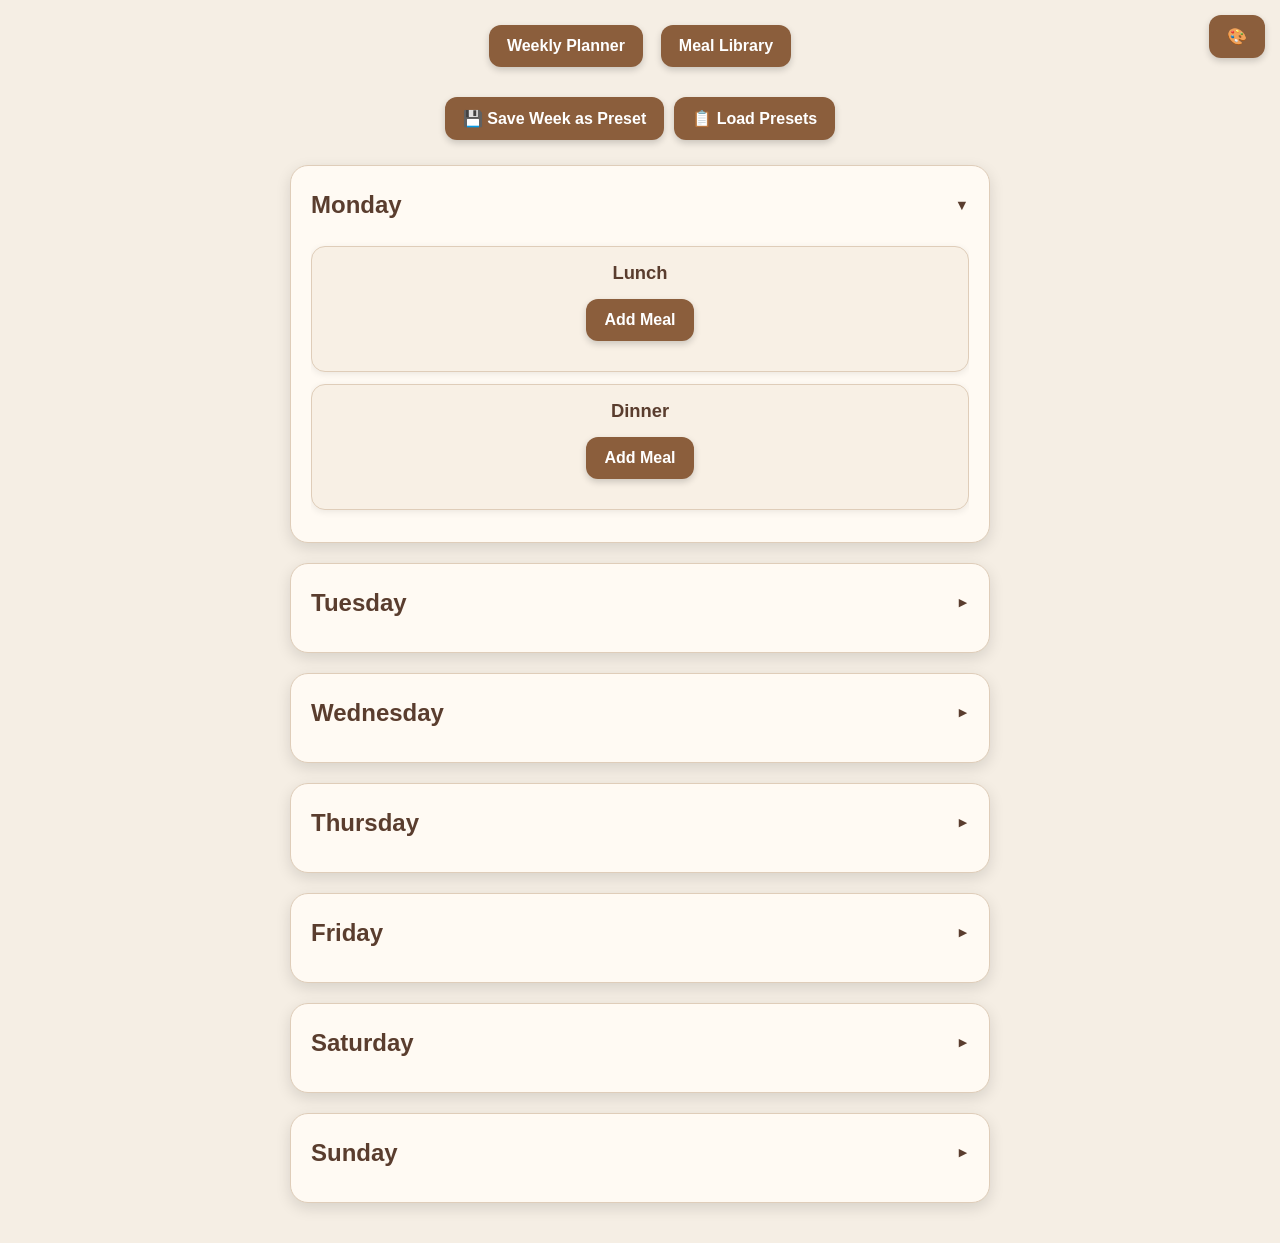
==== commit 97708b05: "Adding saving as presets" ====
--- a/index.html
+++ b/index.html
@@ -11,210 +11,433 @@
     <link rel="stylesheet" href="style.css">
     <link rel="manifest" href="manifest.json">
 </head>
-<body>
-    <h1>Weekly Planner</h1>
-
-    <div class="header-buttons">
-        <a href="index.html"><button>Weekly Planner</button></a>
-        <a href="library.html"><button>Meal Library</button></a>
-    </div>
-
-     <button id="themeButton" aria-label="Change theme">🎨</button>
-
-    <div id="themeOptions">
-        <button data-theme="coffee">☕ Coffee</button>
-        <button data-theme="sage">🌿 Sage</button>
-        <button data-theme="ocean">🌊 Ocean</button>
-        <button data-theme="berry">🍓 Berry</button>
-        <button data-theme="night">🌙 Night Cafe</button>
-        <button data-theme="red">🍷 Felicity</button>
-    </div>
-
-    <div id="mealPlan">
-        <div class="day" id="monday">
-            <h2 class="dayHeader">
-                Monday
-                <span class="dayArrow">▼</span>
-            </h2>
-
-            <div class="dayContent">
-                <div class="meal">
-                    <h3>Lunch</h3>
-                    <button class="addMealButton">Add Meal</button>
-                    <ul></ul>
-                </div>
-
-                <div class="meal">
-                    <h3>Dinner</h3>
-                    <button class="addMealButton">Add Meal</button>
-                    <ul></ul>
-                </div>
-            </div>
-        </div>
-
-        <div class="day collapsed" id="tuesday">
-            <h2 class="dayHeader">
-                Tuesday
-                <span class="dayArrow">▼</span>
-            </h2>
-
-            <div class="dayContent">
-                <div class="meal">
-                    <h3>Lunch</h3>
-                    <button class="addMealButton">Add Meal</button>
-                    <ul></ul>
-                </div>
-
-                <div class="meal">
-                    <h3>Dinner</h3>
-                    <button class="addMealButton">Add Meal</button>
-                    <ul></ul>
-                </div>
-            </div>
-        </div>
-
-        <div class="day collapsed" id="wednesday">
-            <h2 class="dayHeader">
-                Wednesday
-                <span class="dayArrow">▼</span>
-            </h2>
-
-            <div class="dayContent">
-                <div class="meal">
-                    <h3>Lunch</h3>
-                    <button class="addMealButton">Add Meal</button>
-                    <ul></ul>
-                </div>
-
-                <div class="meal">
-                    <h3>Dinner</h3>
-                    <button class="addMealButton">Add Meal</button>
-                    <ul></ul>
-                </div>
-            </div>
-        </div>
-
-        <div class="day collapsed" id="thursday">
-            <h2 class="dayHeader">
-                Thursday
-                <span class="dayArrow">▼</span>
-            </h2>
-
-            <div class="dayContent">
-                <div class="meal">
-                    <h3>Lunch</h3>
-                    <button class="addMealButton">Add Meal</button>
-                    <ul></ul>
-                </div>
-
-                <div class="meal">
-                    <h3>Dinner</h3>
-                    <button class="addMealButton">Add Meal</button>
-                    <ul></ul>
-                </div>
-            </div>
-        </div>
-
-        <div class="day collapsed" id="friday">
-            <h2 class="dayHeader">
-                Friday
-                <span class="dayArrow">▼</span>
-            </h2>
-
-            <div class="dayContent">
-                <div class="meal">
-                    <h3>Lunch</h3>
-                    <button class="addMealButton">Add Meal</button>
-                    <ul></ul>
-                </div>
-
-                <div class="meal">
-                    <h3>Dinner</h3>
-                    <button class="addMealButton">Add Meal</button>
-                    <ul></ul>
-                </div>
-            </div>
-        </div>
-
-        <div class="day collapsed" id="saturday">
-            <h2 class="dayHeader">
-                Saturday
-                <span class="dayArrow">▼</span>
-            </h2>
-
-            <div class="dayContent">
-                <div class="meal">
-                    <h3>Lunch</h3>
-                    <button class="addMealButton">Add Meal</button>
-                    <ul></ul>
-                </div>
-
-                <div class="meal">
-                    <h3>Dinner</h3>
-                    <button class="addMealButton">Add Meal</button>
-                    <ul></ul>
-                </div>
-            </div>
-        </div>
-
-        <div class="day collapsed" id="sunday">
-            <h2 class="dayHeader">
-                Sunday
-                <span class="dayArrow">▼</span>
-            </h2>
-
-            <div class="dayContent">
-                <div class="meal">
-                    <h3>Lunch</h3>
-                    <button class="addMealButton">Add Meal</button>
-                    <ul></ul>
-                </div>
-
-                <div class="meal">
-                    <h3>Dinner</h3>
-                    <button class="addMealButton">Add Meal</button>
-                    <ul></ul>
-                </div>
-            </div>
-        </div>
-    </div>
-
-
-    <div id="mealModal" style="display: none;">
-        <div class="modalContent">
-            <h2>Add Meal</h2>
-            <p id="mealModalTitle"></p>
-
-            <div id="mealFilters">
-                <button class="filterButton" data-category="all">All</button>
-            </div>
-
-            <div id="availableMeals"></div>
-
-            <button id="cancelMealButton">Cancel</button>
-        </div>
-    </div>
-
-
-    <div id="ingredientsModal" class="mealModal">
-        <div class="modalContent">
-            <h2 id="ingredientsModalTitle">Ingredients</h2>
-
-            <div id="ingredientsList"></div>
-
-            <button id="closeIngredientsButton">
-                Close
-            </button>
-        </div>
-    </div>
-    
-
-
-
-    
-
-    <script src="planner.js"></script>
-    <script src="theme.js"></script>
-</body>
 </html>
 
+
+<div class="header-buttons">
+    <a href="index.html"><button>Weekly Planner</button></a>
+    <a href="library.html"><button>Meal Library</button></a>
+</div>
+
+<button id="themeButton" aria-label="Change theme">🎨</button>
+
+<div id="themeOptions">
+    <button data-theme="coffee">☕ Coffee</button>
+    <button data-theme="sage">🌿 Sage</button>
+    <button data-theme="ocean">🌊 Ocean</button>
+    <button data-theme="berry">🍓 Berry</button>
+    <button data-theme="night">🌙 Night Cafe</button>
+    <button data-theme="red">🍷 Felicity</button>
+</div>
+
+
+<!-- =========================================================
+     WEEKLY PLANNER CONTROLS
+========================================================= -->
+
+<div class="plannerControls">
+    <button id="savePresetButton">
+        💾 Save Week as Preset
+    </button>
+
+    <button id="loadPresetsButton">
+        📋 Load Presets
+    </button>
+</div>
+
+
+<!-- =========================================================
+     MEAL PLAN
+========================================================= -->
+
+<div id="mealPlan">
+
+    <div class="day" id="monday">
+        <h2 class="dayHeader">
+            Monday
+            <span class="dayArrow">▼</span>
+        </h2>
+
+        <div class="dayContent">
+
+            <div class="meal">
+                <h3>Lunch</h3>
+                <button class="addMealButton">Add Meal</button>
+                <ul></ul>
+            </div>
+
+            <div class="meal">
+                <h3>Dinner</h3>
+                <button class="addMealButton">Add Meal</button>
+                <ul></ul>
+            </div>
+
+        </div>
+    </div>
+
+
+    <div class="day collapsed" id="tuesday">
+        <h2 class="dayHeader">
+            Tuesday
+            <span class="dayArrow">▼</span>
+        </h2>
+
+        <div class="dayContent">
+
+            <div class="meal">
+                <h3>Lunch</h3>
+                <button class="addMealButton">Add Meal</button>
+                <ul></ul>
+            </div>
+
+            <div class="meal">
+                <h3>Dinner</h3>
+                <button class="addMealButton">Add Meal</button>
+                <ul></ul>
+            </div>
+
+        </div>
+    </div>
+
+
+    <div class="day collapsed" id="wednesday">
+        <h2 class="dayHeader">
+            Wednesday
+            <span class="dayArrow">▼</span>
+        </h2>
+
+        <div class="dayContent">
+
+            <div class="meal">
+                <h3>Lunch</h3>
+                <button class="addMealButton">Add Meal</button>
+                <ul></ul>
+            </div>
+
+            <div class="meal">
+                <h3>Dinner</h3>
+                <button class="addMealButton">Add Meal</button>
+                <ul></ul>
+            </div>
+
+        </div>
+    </div>
+
+
+    <div class="day collapsed" id="thursday">
+        <h2 class="dayHeader">
+            Thursday
+            <span class="dayArrow">▼</span>
+        </h2>
+
+        <div class="dayContent">
+
+            <div class="meal">
+                <h3>Lunch</h3>
+                <button class="addMealButton">Add Meal</button>
+                <ul></ul>
+            </div>
+
+            <div class="meal">
+                <h3>Dinner</h3>
+                <button class="addMealButton">Add Meal</button>
+                <ul></ul>
+            </div>
+
+        </div>
+    </div>
+
+
+    <div class="day collapsed" id="friday">
+        <h2 class="dayHeader">
+            Friday
+            <span class="dayArrow">▼</span>
+        </h2>
+
+        <div class="dayContent">
+
+            <div class="meal">
+                <h3>Lunch</h3>
+                <button class="addMealButton">Add Meal</button>
+                <ul></ul>
+            </div>
+
+            <div class="meal">
+                <h3>Dinner</h3>
+                <button class="addMealButton">Add Meal</button>
+                <ul></ul>
+            </div>
+
+        </div>
+    </div>
+
+
+    <div class="day collapsed" id="saturday">
+        <h2 class="dayHeader">
+            Saturday
+            <span class="dayArrow">▼</span>
+        </h2>
+
+        <div class="dayContent">
+
+            <div class="meal">
+                <h3>Lunch</h3>
+                <button class="addMealButton">Add Meal</button>
+                <ul></ul>
+            </div>
+
+            <div class="meal">
+                <h3>Dinner</h3>
+                <button class="addMealButton">Add Meal</button>
+                <ul></ul>
+            </div>
+
+        </div>
+    </div>
+
+
+    <div class="day collapsed" id="sunday">
+        <h2 class="dayHeader">
+            Sunday
+            <span class="dayArrow">▼</span>
+        </h2>
+
+        <div class="dayContent">
+
+            <div class="meal">
+                <h3>Lunch</h3>
+                <button class="addMealButton">Add Meal</button>
+                <ul></ul>
+            </div>
+
+            <div class="meal">
+                <h3>Dinner</h3>
+                <button class="addMealButton">Add Meal</button>
+                <ul></ul>
+            </div>
+
+        </div>
+    </div>
+
+</div>
+
+
+<!-- =========================================================
+     ADD MEAL MODAL
+========================================================= -->
+
+<div id="mealModal" style="display: none;">
+
+    <div class="modalContent">
+
+        <h2>Add Meal</h2>
+
+        <p id="mealModalTitle"></p>
+
+        <div id="mealFilters">
+            <button class="filterButton" data-category="all">
+                All
+            </button>
+        </div>
+
+        <div id="availableMeals"></div>
+
+        <button id="cancelMealButton">
+            Cancel
+        </button>
+
+    </div>
+
+</div>
+
+
+<!-- =========================================================
+     INGREDIENTS MODAL
+========================================================= -->
+
+<div id="ingredientsModal" class="mealModal">
+
+    <div class="modalContent">
+
+        <h2 id="ingredientsModalTitle">
+            Ingredients
+        </h2>
+
+        <div id="ingredientsList"></div>
+
+        <button id="closeIngredientsButton">
+            Close
+        </button>
+
+    </div>
+
+</div>
+
+
+<!-- =========================================================
+     SAVE PRESET MODAL
+========================================================= -->
+
+<div id="savePresetModal" class="mealModal">
+
+    <div class="modalContent">
+
+        <h2>Save Week as Preset</h2>
+
+        <p>
+            Give this week's meal plan a name.
+        </p>
+
+        <input
+            type="text"
+            id="presetNameInput"
+            placeholder="e.g. Family Week"
+            maxlength="50"
+        >
+
+        <div class="modalButtons">
+
+            <button id="cancelPresetSaveButton">
+                Cancel
+            </button>
+
+            <button id="confirmPresetSaveButton">
+                Save Preset
+            </button>
+
+        </div>
+
+    </div>
+
+</div>
+
+
+<!-- =========================================================
+     PRESETS MODAL
+========================================================= -->
+
+<div id="presetsModal" class="mealModal">
+
+    <div class="modalContent presetModalContent">
+
+        <h2>Week Presets</h2>
+
+        <p id="noPresetsMessage">
+            You haven't saved any week presets yet.
+        </p>
+
+        <div id="presetsList"></div>
+
+        <button id="closePresetsButton">
+            Close
+        </button>
+
+    </div>
+
+</div>
+
+
+<!-- =========================================================
+     RENAME PRESET MODAL
+========================================================= -->
+
+<div id="renamePresetModal" class="mealModal">
+
+    <div class="modalContent">
+
+        <h2>Rename Preset</h2>
+
+        <input
+            type="text"
+            id="renamePresetInput"
+            maxlength="50"
+        >
+
+        <div class="modalButtons">
+
+            <button id="cancelRenamePresetButton">
+                Cancel
+            </button>
+
+            <button id="confirmRenamePresetButton">
+                Rename
+            </button>
+
+        </div>
+
+    </div>
+</div>
+
+
+<!-- UPDATE PRESET MODAL -->
+
+<div id="updatePresetModal" class="mealModal">
+
+    <div class="modalContent presetModalContent">
+
+        <h2>Update Preset</h2>
+
+        <p id="updatePresetMessage">
+            Are you sure you want to update this preset
+            with your current week's meal plan?
+        </p>
+
+        <div class="modalButtons">
+
+            <button
+                id="cancelUpdatePresetButton"
+                class="secondaryPresetButton"
+            >
+                Cancel
+            </button>
+
+            <button
+                id="confirmUpdatePresetButton"
+            >
+                Update Preset
+            </button>
+
+        </div>
+
+    </div>
+
+</div>
+
+
+<!-- DELETE PRESET MODAL -->
+
+<div id="deletePresetModal" class="mealModal">
+
+    <div class="modalContent">
+
+        <h2>Delete Preset?</h2>
+
+        <p id="deletePresetMessage"></p>
+
+        <div class="modalButtons">
+
+            <button
+                id="cancelDeletePresetButton"
+                class="secondaryPresetButton"
+            >
+                Cancel
+            </button>
+
+            <button
+                id="confirmDeletePresetButton"
+                class="dangerPresetButton"
+            >
+                Delete
+            </button>
+
+        </div>
+
+    </div>
+
+</div>
+
+
+
+
+<script src="planner.js"></script>
+<script src="theme.js"></script>
--- a/style.css
+++ b/style.css
@@ -3,105 +3,99 @@
 ========================================================= */
 
 * {
-    box-sizing: border-box;
-}
-
+  box-sizing: border-box;
+}
 
 /* =========================================================
    THEME VARIABLES
 ========================================================= */
 
 :root {
-    --background: #f5eee4;
-    --card: #fffaf3;
-    --secondary: #f8f0e5;
-    --text: #3e2c23;
-    --heading: #5a3d2e;
-    --button: #8b5e3c;
-    --button-hover: #70482f;
-    --border: #dfcdb9;
-    --tag: #d9bfa5;
-    --meal: #ead9c6;
-    --modal: rgba(48, 33, 25, 0.65);
-}
-
+  --background: #f5eee4;
+  --card: #fffaf3;
+  --secondary: #f8f0e5;
+  --text: #3e2c23;
+  --heading: #5a3d2e;
+  --button: #8b5e3c;
+  --button-hover: #70482f;
+  --border: #dfcdb9;
+  --tag: #d9bfa5;
+  --meal: #ead9c6;
+  --modal: rgba(48, 33, 25, 0.65);
+}
 
 /* =========================================================
    BODY
 ========================================================= */
 
 body {
-    margin: 0;
-    padding: 20px;
-    font-family: Arial, sans-serif;
-    text-align: center;
-    color: var(--text);
-    background: var(--background);
-    transition: 0.3s ease;
-}
-
+  margin: 0;
+  padding: 20px;
+  font-family: Arial, sans-serif;
+  text-align: center;
+  color: var(--text);
+  background: var(--background);
+  transition: 0.3s ease;
+}
 
 /* =========================================================
    HEADINGS
 ========================================================= */
 
 h1 {
-    margin: 10px 0 20px;
-    color: var(--heading);
-    font-size: 2rem;
+  margin: 10px 0 20px;
+  color: var(--heading);
+  font-size: 2rem;
 }
 
 h2,
 h3 {
-    color: var(--heading);
-}
-
+  color: var(--heading);
+}
 
 /* =========================================================
    BUTTONS
 ========================================================= */
 
 button {
-    border: 0;
-    border-radius: 12px;
-    padding: 12px 18px;
-    margin: 5px;
-    background: var(--button);
-    color: white;
-    font-size: 1rem;
-    font-weight: 600;
-    cursor: pointer;
-    box-shadow: 0 3px 7px rgba(0, 0, 0, 0.18);
-    transition: 0.2s ease;
+  border: 0;
+  border-radius: 12px;
+  padding: 12px 18px;
+  margin: 5px;
+  background: var(--button);
+  color: white;
+  font-size: 1rem;
+  font-weight: 600;
+  cursor: pointer;
+  box-shadow: 0 3px 7px rgba(0, 0, 0, 0.18);
+  transition: 0.2s ease;
 }
 
 button:hover {
-    background: var(--button-hover);
-    transform: translateY(-1px);
+  background: var(--button-hover);
+  transform: translateY(-1px);
 }
 
 button:active {
-    transform: translateY(1px);
-}
-
+  transform: translateY(1px);
+}
 
 /* =========================================================
    HEADER
 ========================================================= */
 
 .header-buttons {
-    display: flex;
-    justify-content: center;
-    gap: 8px;
-    margin-bottom: 25px;
+  display: flex;
+  justify-content: center;
+  gap: 8px;
+  margin-bottom: 25px;
 }
 
 #mealPlan {
-    width: 100%;
-    max-width: 700px;
-    margin: auto;
-}
-
+  width: 100%;
+  max-width: 700px;
+  margin: auto;
+}
 
 /* =========================================================
    DAYS & MEALS
@@ -110,857 +104,1055 @@
 .day,
 .mealItem,
 #addMealForm {
-    background: var(--card);
-    border: 1px solid var(--border);
-    box-shadow: 0 5px 15px rgba(0, 0, 0, 0.12);
+  background: var(--card);
+  border: 1px solid var(--border);
+  box-shadow: 0 5px 15px rgba(0, 0, 0, 0.12);
 }
 
 .day {
+  padding: 20px;
+  margin: 20px auto;
+  border-radius: 18px;
+}
+
+.day h2 {
+  margin: 5px 0 15px;
+  font-size: 1.5rem;
+}
+
+.meal {
+  padding: 15px;
+  margin: 12px 0;
+  background: var(--secondary);
+  border: 1px solid var(--border);
+  border-radius: 14px;
+  box-shadow: 0 2px 7px rgba(0, 0, 0, 0.08);
+}
+
+.meal h3,
+.mealItem h3 {
+  margin: 0 0 10px;
+  font-size: 1.15rem;
+}
+
+.meal ul {
+  padding: 0;
+  margin: 10px 0 0;
+  list-style: none;
+}
+
+.meal li {
+  padding: 12px;
+  margin: 8px 0;
+  background: var(--meal);
+  border-radius: 10px;
+  font-weight: 600;
+}
+
+.mealItem {
+  width: 100%;
+  max-width: 600px;
+  padding: 18px;
+  margin: 12px auto;
+  border-radius: 16px;
+}
+
+.removeMealButton {
+  padding: 8px 12px;
+  background: var(--button-hover);
+  font-size: 0.9rem;
+}
+
+.removeMealButton:hover {
+  background: var(--button);
+}
+
+/* =========================================================
+   ADD / EDIT MEAL FORMS
+========================================================= */
+
+#addMealForm {
+  width: 100%;
+  max-width: 500px;
+  padding: 25px;
+  margin: 20px auto;
+  border-radius: 18px;
+}
+
+#newMealName,
+#editMealName {
+  width: 100%;
+  min-height: 52px;
+  padding: 15px;
+  margin: 10px 0 18px;
+  border: 2px solid var(--border);
+  border-radius: 12px;
+  outline: 0;
+  background: var(--card);
+  color: var(--text);
+  font-size: 1rem;
+}
+
+#newMealName:focus,
+#editMealName:focus {
+  border-color: var(--button);
+}
+
+/* =========================================================
+   MEAL TAGS
+========================================================= */
+
+.mealTags {
+  margin-bottom: 10px;
+}
+
+.mealTagDisplay {
+  display: inline-block;
+  padding: 6px 10px;
+  margin: 3px;
+  background: var(--tag);
+  color: var(--text);
+  border-radius: 20px;
+  font-size: 0.85rem;
+  font-weight: 600;
+}
+
+.tagSection {
+  width: 100%;
+  max-width: 520px;
+  margin: 20px auto;
+}
+
+.tagToggle {
+  width: 100%;
+  display: flex;
+  align-items: center;
+  justify-content: space-between;
+  padding: 12px 15px;
+  margin: 0;
+  cursor: pointer;
+}
+
+.tagOptions {
+  display: grid;
+  grid-template-columns: repeat(2, 1fr);
+  gap: 8px;
+  margin-top: 10px;
+}
+
+.tagOptions.collapsed {
+  display: none;
+}
+
+.tagOptions label {
+  display: flex;
+  align-items: center;
+  gap: 8px;
+  padding: 10px;
+  border: 1px solid var(--border);
+  border-radius: 8px;
+  cursor: pointer;
+  background: var(--card);
+}
+
+#editMealTags {
+  display: flex;
+  flex-direction: column;
+  margin: 15px 0;
+}
+
+#editMealTags label {
+  width: 100%;
+  padding: 10px;
+  margin: 3px 0;
+  text-align: left;
+  background: var(--secondary);
+  border-radius: 10px;
+}
+
+/* =========================================================
+   CHECKBOXES & LABELS
+========================================================= */
+
+input[type="checkbox"] {
+  width: 20px;
+  height: 20px;
+  vertical-align: middle;
+  accent-color: var(--button);
+}
+
+label {
+  display: inline-block;
+  padding: 6px;
+  color: var(--text);
+  font-size: 1rem;
+}
+
+/* =========================================================
+   INGREDIENTS
+========================================================= */
+
+.ingredientsSection {
+  width: 100%;
+  max-width: 520px;
+  margin: 20px auto;
+  text-align: center;
+}
+
+.ingredientsSection h3 {
+  margin: 0 0 12px;
+  text-align: center;
+}
+
+/* ---------------------------------------------------------
+   Ingredient Row - Desktop
+--------------------------------------------------------- */
+
+.ingredientRow {
+  display: grid;
+  grid-template-columns: 75px 80px minmax(0, 1fr) 44px;
+  gap: 6px;
+  width: 100%;
+  margin: 8px 0;
+  align-items: center;
+}
+
+.ingredientRow input,
+.ingredientRow select {
+  width: 100%;
+  min-width: 0;
+  min-height: 46px;
+  padding: 10px;
+  border: 2px solid var(--border);
+  border-radius: 10px;
+  background: var(--card);
+  color: var(--text);
+  font-size: 0.95rem;
+}
+
+.ingredientRow input:focus,
+.ingredientRow select:focus {
+  outline: none;
+  border-color: var(--button);
+}
+
+.ingredientRow input::placeholder {
+  color: var(--text);
+  opacity: 0.65;
+}
+
+/* ---------------------------------------------------------
+   Remove Ingredient Button
+--------------------------------------------------------- */
+
+.removeIngredientButton {
+  width: 44px;
+  min-height: 46px;
+  padding: 5px;
+  margin: 0;
+  display: flex;
+  align-items: center;
+  justify-content: center;
+  background: var(--button-hover);
+}
+
+.removeIngredientButton:hover {
+  background: var(--button);
+}
+
+/* ---------------------------------------------------------
+   Add Ingredient Buttons
+--------------------------------------------------------- */
+
+#addIngredientButton,
+#addEditIngredientButton {
+  width: 100%;
+  margin: 10px 0 0;
+}
+
+/* ---------------------------------------------------------
+   Ingredients Viewing Modal
+--------------------------------------------------------- */
+
+#ingredientsList {
+  display: flex;
+  flex-direction: column;
+  gap: 8px;
+  width: 100%;
+  margin: 20px auto;
+}
+
+.ingredientDisplay {
+  width: 100%;
+  padding: 13px 15px;
+  background: var(--secondary);
+  border: 1px solid var(--border);
+  border-radius: 10px;
+  text-align: left;
+  font-weight: 600;
+}
+
+/* =========================================================
+   MODALS
+========================================================= */
+
+#mealModal,
+.mealModal {
+  position: fixed;
+  inset: 0;
+  z-index: 9999;
+  display: none;
+  align-items: center;
+  justify-content: center;
+  padding: 20px;
+  background: var(--modal);
+}
+
+.modalContent,
+.mealModal .modalContent {
+  width: 100%;
+  max-width: 450px;
+  max-height: 90vh;
+  overflow-y: auto;
+  padding: 25px;
+  background: var(--card);
+  border: 1px solid var(--border);
+  border-radius: 20px;
+  box-shadow: 0 12px 35px rgba(0, 0, 0, 0.3);
+}
+
+.modalContent h2 {
+  margin-top: 0;
+}
+
+#mealModalTitle {
+  color: var(--heading);
+  font-size: 1rem;
+}
+
+/* =========================================================
+   MEAL FILTERS
+========================================================= */
+
+#mealFilters,
+#themeOptions {
+  display: flex;
+  flex-wrap: wrap;
+  justify-content: center;
+  gap: 5px;
+}
+
+#mealFilters {
+  margin: 18px 0;
+}
+
+.filterButton {
+  padding: 9px 14px;
+  background: var(--tag);
+  color: var(--text);
+  border-radius: 20px;
+  box-shadow: none;
+}
+
+.filterButton:hover {
+  background: var(--button);
+  color: white;
+}
+
+/* =========================================================
+   AVAILABLE MEALS
+========================================================= */
+
+#availableMeals {
+  display: flex;
+  flex-direction: column;
+  gap: 10px;
+  margin: 18px 0;
+}
+
+.availableMealButton {
+  width: 100%;
+  padding: 15px;
+  margin: 0;
+  text-align: left;
+  background: var(--meal);
+  color: var(--text);
+  border: 1px solid var(--border);
+}
+
+.availableMealButton:hover {
+  background: var(--tag);
+  color: var(--text);
+}
+
+.availableMealButton small {
+  display: block;
+  margin-top: 4px;
+  color: var(--heading);
+  font-weight: normal;
+}
+
+/* =========================================================
+   THEME BUTTON
+========================================================= */
+
+#themeButton {
+  position: fixed;
+  top: 15px;
+  right: 15px;
+  z-index: 1000;
+  margin: 0;
+}
+
+#themeOptions {
+  position: fixed;
+  top: 70px;
+  right: 15px;
+  z-index: 1000;
+  display: none;
+  width: 180px;
+  padding: 10px;
+  background: var(--card);
+  border: 1px solid var(--border);
+  border-radius: 15px;
+  box-shadow: 0 8px 20px rgba(0, 0, 0, 0.18);
+}
+
+#themeOptions button {
+  width: 100%;
+  margin: 4px 0;
+}
+
+#themeOptions button.active {
+  border: 2px solid var(--text);
+}
+
+/* =========================================================
+   MODAL BUTTONS
+========================================================= */
+
+.modalButtons {
+  display: flex;
+  gap: 10px;
+  justify-content: center;
+  margin-top: 20px;
+}
+
+.modalButtons button {
+  flex: 1;
+}
+
+#cancelMealButton {
+  background: var(--button-hover);
+}
+
+#confirmDeleteButton {
+  background: #a84d45;
+}
+
+#confirmDeleteButton:hover {
+  background: #863c36;
+}
+
+/* =========================================================
+   COLLAPSIBLE DAYS
+========================================================= */
+
+.dayHeader {
+  display: flex;
+  align-items: center;
+  justify-content: space-between;
+  margin: 0;
+  cursor: pointer;
+  user-select: none;
+}
+
+.dayArrow {
+  font-size: 0.9rem;
+  transition: transform 0.2s ease;
+}
+
+.dayContent {
+  max-height: 1000px;
+  overflow: hidden;
+  opacity: 1;
+  transition:
+    max-height 0.3s ease,
+    opacity 0.2s ease;
+}
+
+.day.collapsed .dayContent {
+  max-height: 0;
+  opacity: 0;
+}
+
+.day.collapsed .dayArrow {
+  transform: rotate(-90deg);
+}
+
+/* =========================================================
+   TAG COLOURS
+========================================================= */
+
+.tag-vegetarian {
+  background: #c9dfc5;
+  color: #315437;
+}
+
+.tag-cheap {
+  background: #f0d99a;
+  color: #6b5318;
+}
+
+.tag-quick {
+  background: #f3c79b;
+  color: #71431d;
+}
+
+.tag-high-protein {
+  background: #e5aaa4;
+  color: #6b2924;
+}
+
+.tag-healthy {
+  background: #b9dcd3;
+  color: #24584e;
+}
+
+.tag-freezer-friendly {
+  background: #b9d5e5;
+  color: #28546b;
+}
+
+.tag-spicy {
+  background: #e9aaa0;
+  color: #702b24;
+}
+
+.tag-family-friendly {
+  background: #d4c1df;
+  color: #533d63;
+}
+
+.tag-one-pot {
+  background: #d7c0a7;
+  color: #59412e;
+}
+
+/* =========================================================
+   THEMES
+========================================================= */
+
+body[data-theme="coffee"] {
+  --background: #f5eee4;
+  --card: #fffaf3;
+  --secondary: #f8f0e5;
+  --text: #3e2c23;
+  --heading: #5a3d2e;
+  --button: #8b5e3c;
+  --button-hover: #70482f;
+  --border: #dfcdb9;
+  --tag: #d9bfa5;
+  --meal: #ead9c6;
+  --modal: rgba(48, 33, 25, 0.65);
+}
+
+body[data-theme="sage"] {
+  --background: #edf1e8;
+  --card: #f8faf5;
+  --secondary: #e5ebdf;
+  --text: #304236;
+  --heading: #435c49;
+  --button: #69866d;
+  --button-hover: #506c56;
+  --border: #c9d5c5;
+  --tag: #c7d5c3;
+  --meal: #dce7d8;
+  --modal: rgba(35, 48, 38, 0.65);
+}
+
+body[data-theme="ocean"] {
+  --background: #e8f1f3;
+  --card: #f7fbfc;
+  --secondary: #deebef;
+  --text: #263e46;
+  --heading: #365c67;
+  --button: #527f8c;
+  --button-hover: #3d6570;
+  --border: #c2d7dc;
+  --tag: #c5dce1;
+  --meal: #d5e7eb;
+  --modal: rgba(30, 48, 54, 0.65);
+}
+
+body[data-theme="berry"] {
+  --background: #f4e8eb;
+  --card: #fff8fa;
+  --secondary: #f1dfe4;
+  --text: #4a3038;
+  --heading: #704554;
+  --button: #a45f72;
+  --button-hover: #86495b;
+  --border: #dec3cb;
+  --tag: #e2c2cb;
+  --meal: #efd5dc;
+  --modal: rgba(55, 30, 39, 0.65);
+}
+
+body[data-theme="night"] {
+  --background: #28211d;
+  --card: #382d27;
+  --secondary: #43362f;
+  --text: #f2e6d8;
+  --heading: #f0d0a9;
+  --button: #a9794e;
+  --button-hover: #c08c5d;
+  --border: #5b493d;
+  --tag: #665143;
+  --meal: #514137;
+  --modal: rgba(10, 8, 7, 0.75);
+}
+
+body[data-theme="red"] {
+  --background: #321c1c;
+  --card: #452323;
+  --secondary: #512929;
+  --text: #f3dfd8;
+  --heading: #f0b6a8;
+  --button: #984b43;
+  --button-hover: #b65b51;
+  --border: #70403c;
+  --tag: #71413d;
+  --meal: #633633;
+  --modal: rgba(15, 7, 7, 0.75);
+}
+
+/* =========================================================
+   WEEK PRESETS
+========================================================= */
+
+.plannerControls {
+  width: 100%;
+  max-width: 700px;
+  margin: 0 auto 25px;
+  display: flex;
+  justify-content: center;
+  gap: 10px;
+  flex-wrap: wrap;
+}
+
+.plannerControls button {
+  margin: 0;
+}
+
+/* =========================================================
+   PRESET INPUTS
+========================================================= */
+
+#presetNameInput,
+#renamePresetInput {
+  width: 100%;
+  min-height: 52px;
+  padding: 15px;
+  margin: 15px 0;
+  border: 2px solid var(--border);
+  border-radius: 12px;
+  outline: none;
+  background: var(--card);
+  color: var(--text);
+  font-size: 1rem;
+}
+
+#presetNameInput:focus,
+#renamePresetInput:focus {
+  border-color: var(--button);
+}
+
+/* =========================================================
+   PRESET MODAL
+========================================================= */
+
+.presetModalContent {
+  max-width: 650px;
+}
+
+/* =========================================================
+   PRESET LIST
+========================================================= */
+
+#presetsList {
+  display: flex;
+  flex-direction: column;
+  gap: 14px;
+  width: 100%;
+  margin: 20px auto;
+}
+
+/* =========================================================
+   PRESET CARD
+========================================================= */
+
+.presetCard {
+  width: 100%;
+  padding: 18px;
+  text-align: left;
+  background: var(--secondary);
+  border: 1px solid var(--border);
+  border-radius: 14px;
+  box-shadow: 0 2px 7px rgba(0, 0, 0, 0.08);
+}
+
+.presetCard h3 {
+  margin: 0 0 4px;
+}
+
+.presetCard > small {
+  display: block;
+  margin-bottom: 14px;
+  color: var(--heading);
+  opacity: 0.8;
+}
+
+/* =========================================================
+   PRESET SUMMARY
+========================================================= */
+
+.presetSummary {
+  display: flex;
+  flex-direction: column;
+  gap: 6px;
+  margin-bottom: 15px;
+}
+
+.presetDay {
+  display: grid;
+  grid-template-columns: 90px minmax(0, 1fr) minmax(0, 1fr);
+  gap: 8px;
+  align-items: center;
+  padding: 8px 10px;
+  background: var(--card);
+  border: 1px solid var(--border);
+  border-radius: 9px;
+}
+
+.presetDay strong {
+  color: var(--heading);
+}
+
+.presetMeal {
+  min-width: 0;
+  display: flex;
+  align-items: center;
+  gap: 5px;
+  font-size: 0.9rem;
+}
+
+.presetMealType {
+  color: var(--heading);
+  font-weight: 700;
+}
+
+.presetMeal span:last-child {
+  overflow: hidden;
+  text-overflow: ellipsis;
+  white-space: nowrap;
+}
+
+.emptyPresetMeal {
+  opacity: 0.55;
+  font-style: italic;
+}
+
+/* =========================================================
+   PRESET ACTIONS
+========================================================= */
+
+.presetActions {
+  display: flex;
+  flex-wrap: wrap;
+  gap: 6px;
+  margin-top: 12px;
+}
+
+.presetActions button {
+  margin: 0;
+  padding: 9px 13px;
+  font-size: 0.9rem;
+}
+
+.secondaryPresetButton {
+  background: var(--tag);
+  color: var(--text);
+  box-shadow: none;
+}
+
+.secondaryPresetButton:hover {
+  background: var(--button);
+  color: white;
+}
+
+.dangerPresetButton {
+  background: #a84d45;
+}
+
+.dangerPresetButton:hover {
+  background: #863c36;
+}
+
+/* =========================================================
+   DELETED MEALS
+========================================================= */
+
+.deletedMealItem {
+  background: var(--meal);
+}
+
+.deletedMealTag {
+  display: inline-block;
+  margin-left: 7px;
+  padding: 4px 8px;
+  background: #a84d45;
+  color: white;
+  border-radius: 12px;
+  font-size: 0.72rem;
+  font-weight: 700;
+  text-transform: uppercase;
+  letter-spacing: 0.03em;
+}
+
+.deletedMealItem .removeMealButton {
+  margin-top: 8px;
+}
+
+/* =========================================================
+   MOBILE
+========================================================= */
+
+@media (max-width: 600px) {
+  body {
+    padding: 12px;
+  }
+
+  h1 {
+    font-size: 1.7rem;
+  }
+
+  button {
+    min-height: 48px;
+    padding: 12px 16px;
+  }
+
+  /* -----------------------------------------------------
+     Header
+  ----------------------------------------------------- */
+
+  .header-buttons {
+    width: 100%;
+  }
+
+  .header-buttons a {
+    flex: 1;
+  }
+
+  .header-buttons button {
+    width: 100%;
+    margin: 0;
+  }
+
+  /* -----------------------------------------------------
+     Planner Controls
+  ----------------------------------------------------- */
+
+  .plannerControls {
+    flex-direction: column;
+    gap: 6px;
+  }
+
+  .plannerControls button {
+    width: 100%;
+  }
+
+  /* -----------------------------------------------------
+     Days & Meals
+  ----------------------------------------------------- */
+
+  .day {
+    padding: 15px;
+    margin: 15px auto;
+    border-radius: 16px;
+  }
+
+  .meal {
+    padding: 14px 10px;
+  }
+
+  .meal .addMealButton {
+    width: 100%;
+    margin: 5px 0;
+  }
+
+  .mealItem {
+    padding: 15px;
+  }
+
+  /* -----------------------------------------------------
+     Forms
+  ----------------------------------------------------- */
+
+  #addMealForm {
     padding: 20px;
-    margin: 20px auto;
-    border-radius: 18px;
-}
-
-.day h2 {
-    margin: 5px 0 15px;
-    font-size: 1.5rem;
-}
-
-.meal {
-    padding: 15px;
+  }
+
+  #newMealName {
+    min-height: 54px;
+    font-size: 1.05rem;
+  }
+
+  /* -----------------------------------------------------
+     Presets
+  ----------------------------------------------------- */
+
+  .presetModalContent {
+    max-width: 100%;
+  }
+
+  .presetCard {
+    padding: 14px;
+  }
+
+  .presetDay {
+    grid-template-columns: 1fr;
+    gap: 5px;
+  }
+
+  .presetDay strong {
+    margin-bottom: 2px;
+  }
+
+  .presetMeal {
+    padding-left: 5px;
+  }
+
+  .presetActions {
+    display: grid;
+    grid-template-columns: 1fr 1fr;
+  }
+
+  .presetActions button {
+    width: 100%;
+  }
+
+  /* -----------------------------------------------------
+     Modals
+  ----------------------------------------------------- */
+
+  .modalContent,
+  .mealModal .modalContent {
+    padding: 20px;
+    max-height: 90vh;
+  }
+
+  #mealModal,
+  .mealModal {
+    padding: 12px;
+  }
+
+  /* -----------------------------------------------------
+     Tags
+  ----------------------------------------------------- */
+
+  .tagOptions {
+    grid-template-columns: 1fr;
+  }
+
+  #editMealTags label {
+    display: flex;
+    align-items: center;
+    min-height: 48px;
+  }
+
+  /* -----------------------------------------------------
+     Ingredients
+  ----------------------------------------------------- */
+
+  .ingredientsSection {
+    width: 100%;
+    margin: 18px auto;
+  }
+
+  .ingredientRow {
+    display: grid;
+    grid-template-columns: 1fr 75px 42px;
+    grid-template-areas:
+      "name name remove"
+      "amount unit remove";
+    gap: 6px;
+    width: 100%;
+    padding: 10px;
     margin: 12px 0;
     background: var(--secondary);
     border: 1px solid var(--border);
-    border-radius: 14px;
-    box-shadow: 0 2px 7px rgba(0, 0, 0, 0.08);
-}
-
-.meal h3,
-.mealItem h3 {
-    margin: 0 0 10px;
-    font-size: 1.15rem;
-}
-
-.meal ul {
+    border-radius: 12px;
+  }
+
+  .ingredientRow input,
+  .ingredientRow select {
+    min-height: 46px;
+    padding: 9px;
+    font-size: 0.9rem;
+    border-radius: 9px;
+  }
+
+  .ingredientRow input[type="text"] {
+    grid-area: name;
+  }
+
+  .ingredientRow input[type="number"] {
+    grid-area: amount;
+  }
+
+  .ingredientRow select {
+    grid-area: unit;
+  }
+
+  .ingredientRow .removeIngredientButton {
+    grid-area: remove;
+    align-self: center;
+    width: 42px;
+    height: 46px;
+    min-height: 46px;
     padding: 0;
-    margin: 10px 0 0;
-    list-style: none;
-}
-
-.meal li {
-    padding: 12px;
-    margin: 8px 0;
-    background: var(--meal);
-    border-radius: 10px;
-    font-weight: 600;
-}
-
-.mealItem {
+    margin: 0;
+    border-radius: 9px;
+    font-size: 1.25rem;
+  }
+
+  #addIngredientButton,
+  #addEditIngredientButton {
     width: 100%;
-    max-width: 600px;
-    padding: 18px;
-    margin: 12px auto;
-    border-radius: 16px;
-}
-
-.removeMealButton {
-    padding: 8px 12px;
-    background: var(--button-hover);
-    font-size: 0.9rem;
-}
-
-.removeMealButton:hover {
-    background: var(--button);
-}
-
-
-/* =========================================================
-   ADD / EDIT MEAL FORMS
-========================================================= */
-
-#addMealForm {
-    width: 100%;
-    max-width: 500px;
-    padding: 25px;
-    margin: 20px auto;
-    border-radius: 18px;
-}
-
-#newMealName,
-#editMealName {
-    width: 100%;
-    min-height: 52px;
-    padding: 15px;
-    margin: 10px 0 18px;
-    border: 2px solid var(--border);
-    border-radius: 12px;
-    outline: 0;
-    background: var(--card);
-    color: var(--text);
-    font-size: 1rem;
-}
-
-#newMealName:focus,
-#editMealName:focus {
-    border-color: var(--button);
-}
-
-
-/* =========================================================
-   MEAL TAGS
-========================================================= */
-
-.mealTags {
-    margin-bottom: 10px;
-}
-
-.mealTagDisplay {
-    display: inline-block;
-    padding: 6px 10px;
-    margin: 3px;
-    background: var(--tag);
-    color: var(--text);
-    border-radius: 20px;
-    font-size: 0.85rem;
-    font-weight: 600;
-}
-
-.tagSection {
-    width: 100%;
-    max-width: 520px;
-    margin: 20px auto;
-}
-
-.tagToggle {
-    width: 100%;
-    display: flex;
-    align-items: center;
-    justify-content: space-between;
-    padding: 12px 15px;
-    margin: 0;
-    cursor: pointer;
-}
-
-.tagOptions {
-    display: grid;
-    grid-template-columns: repeat(2, 1fr);
-    gap: 8px;
-    margin-top: 10px;
-}
-
-.tagOptions.collapsed {
-    display: none;
-}
-
-.tagOptions label {
-    display: flex;
-    align-items: center;
-    gap: 8px;
-    padding: 10px;
-    border: 1px solid var(--border);
-    border-radius: 8px;
-    cursor: pointer;
-    background: var(--card);
-}
-
-#editMealTags {
-    display: flex;
+    min-height: 48px;
+    margin-top: 8px;
+  }
+
+  /* -----------------------------------------------------
+     Theme Options
+  ----------------------------------------------------- */
+
+  #themeOptions button {
+    flex: 1 1 40%;
+  }
+
+  /* -----------------------------------------------------
+     Modal Buttons
+  ----------------------------------------------------- */
+
+  .modalButtons {
     flex-direction: column;
-    margin: 15px 0;
-}
-
-#editMealTags label {
-    width: 100%;
-    padding: 10px;
-    margin: 3px 0;
-    text-align: left;
-    background: var(--secondary);
-    border-radius: 10px;
-}
-
-
-/* =========================================================
-   CHECKBOXES & LABELS
-========================================================= */
-
-input[type="checkbox"] {
-    width: 20px;
-    height: 20px;
-    vertical-align: middle;
-    accent-color: var(--button);
-}
-
-label {
-    display: inline-block;
-    padding: 6px;
-    color: var(--text);
-    font-size: 1rem;
-}
-
-
-/* =========================================================
-   INGREDIENTS
-========================================================= */
-
-.ingredientsSection {
-    width: 100%;
-    max-width: 520px;
-    margin: 20px auto;
-    text-align: center;
-}
-
-.ingredientsSection h3 {
-    margin: 0 0 12px;
-    text-align: center;
-}
-
-
-/* ---------------------------------------------------------
-   Ingredient Row - Desktop
---------------------------------------------------------- */
-
-.ingredientRow {
-    display: grid;
-    grid-template-columns: 75px 80px minmax(0, 1fr) 44px;
-    gap: 6px;
-    width: 100%;
-    margin: 8px 0;
-    align-items: center;
-}
-
-.ingredientRow input,
-.ingredientRow select {
-    width: 100%;
-    min-width: 0;
-    min-height: 46px;
-    padding: 10px;
-    border: 2px solid var(--border);
-    border-radius: 10px;
-    background: var(--card);
-    color: var(--text);
-    font-size: 0.95rem;
-}
-
-.ingredientRow input:focus,
-.ingredientRow select:focus {
-    outline: none;
-    border-color: var(--button);
-}
-
-.ingredientRow input::placeholder {
-    color: var(--text);
-    opacity: 0.65;
-}
-
-
-/* ---------------------------------------------------------
-   Remove Ingredient Button
---------------------------------------------------------- */
-
-.removeIngredientButton {
-    width: 44px;
-    min-height: 46px;
-    padding: 5px;
-    margin: 0;
-    display: flex;
-    align-items: center;
-    justify-content: center;
-    background: var(--button-hover);
-}
-
-.removeIngredientButton:hover {
-    background: var(--button);
-}
-
-
-/* ---------------------------------------------------------
-   Add Ingredient Buttons
---------------------------------------------------------- */
-
-#addIngredientButton,
-#addEditIngredientButton {
-    width: 100%;
-    margin: 10px 0 0;
-}
-
-
-/* ---------------------------------------------------------
-   Ingredients Viewing Modal
---------------------------------------------------------- */
-
-#ingredientsList {
-    display: flex;
-    flex-direction: column;
-    gap: 8px;
-    width: 100%;
-    margin: 20px auto;
-}
-
-.ingredientDisplay {
-    width: 100%;
-    padding: 13px 15px;
-    background: var(--secondary);
-    border: 1px solid var(--border);
-    border-radius: 10px;
-    text-align: left;
-    font-weight: 600;
-}
-
-
-/* =========================================================
-   MODALS
-========================================================= */
-
-#mealModal,
-.mealModal {
-    position: fixed;
-    inset: 0;
-    z-index: 9999;
-    display: none;
-    align-items: center;
-    justify-content: center;
-    padding: 20px;
-    background: var(--modal);
-}
-
-.modalContent,
-.mealModal .modalContent {
-    width: 100%;
-    max-width: 450px;
-    max-height: 90vh;
-    overflow-y: auto;
-    padding: 25px;
-    background: var(--card);
-    border: 1px solid var(--border);
-    border-radius: 20px;
-    box-shadow: 0 12px 35px rgba(0, 0, 0, 0.3);
-}
-
-.modalContent h2 {
-    margin-top: 0;
-}
-
-#mealModalTitle {
-    color: var(--heading);
-    font-size: 1rem;
-}
-
-
-/* =========================================================
-   MEAL FILTERS
-========================================================= */
-
-#mealFilters,
-#themeOptions {
-    display: flex;
-    flex-wrap: wrap;
-    justify-content: center;
-    gap: 5px;
-}
-
-#mealFilters {
-    margin: 18px 0;
-}
-
-.filterButton {
-    padding: 9px 14px;
-    background: var(--tag);
-    color: var(--text);
-    border-radius: 20px;
-    box-shadow: none;
-}
-
-.filterButton:hover {
-    background: var(--button);
-    color: white;
-}
-
-
-/* =========================================================
-   AVAILABLE MEALS
-========================================================= */
-
-#availableMeals {
-    display: flex;
-    flex-direction: column;
-    gap: 10px;
-    margin: 18px 0;
-}
-
-.availableMealButton {
-    width: 100%;
-    padding: 15px;
-    margin: 0;
-    text-align: left;
-    background: var(--meal);
-    color: var(--text);
-    border: 1px solid var(--border);
-}
-
-.availableMealButton:hover {
-    background: var(--tag);
-    color: var(--text);
-}
-
-.availableMealButton small {
-    display: block;
-    margin-top: 4px;
-    color: var(--heading);
-    font-weight: normal;
-}
-
-
-/* =========================================================
-   THEME BUTTON
-========================================================= */
-
-#themeButton {
-    position: fixed;
-    top: 15px;
-    right: 15px;
-    z-index: 1000;
-    margin: 0;
-}
-
-#themeOptions {
-    position: fixed;
-    top: 70px;
-    right: 15px;
-    z-index: 1000;
-    display: none;
-    width: 180px;
-    padding: 10px;
-    background: var(--card);
-    border: 1px solid var(--border);
-    border-radius: 15px;
-    box-shadow: 0 8px 20px rgba(0, 0, 0, 0.18);
-}
-
-#themeOptions button {
+  }
+
+  .modalButtons button {
     width: 100%;
     margin: 4px 0;
-}
-
-#themeOptions button.active {
-    border: 2px solid var(--text);
-}
-
-
-/* =========================================================
-   MODAL BUTTONS
-========================================================= */
-
-.modalButtons {
-    display: flex;
-    gap: 10px;
-    justify-content: center;
-    margin-top: 20px;
-}
-
-.modalButtons button {
-    flex: 1;
-}
-
-#cancelMealButton {
-    background: var(--button-hover);
-}
-
-#confirmDeleteButton {
-    background: #a84d45;
-}
-
-#confirmDeleteButton:hover {
-    background: #863c36;
-}
-
-
-/* =========================================================
-   COLLAPSIBLE DAYS
-========================================================= */
-
-.dayHeader {
-    display: flex;
-    align-items: center;
-    justify-content: space-between;
-    margin: 0;
-    cursor: pointer;
-    user-select: none;
-}
-
-.dayArrow {
-    font-size: 0.9rem;
-    transition: transform 0.2s ease;
-}
-
-.dayContent {
-    max-height: 1000px;
-    overflow: hidden;
-    opacity: 1;
-    transition:
-        max-height 0.3s ease,
-        opacity 0.2s ease;
-}
-
-.day.collapsed .dayContent {
-    max-height: 0;
-    opacity: 0;
-}
-
-.day.collapsed .dayArrow {
-    transform: rotate(-90deg);
-}
-
-
-/* =========================================================
-   TAG COLOURS
-========================================================= */
-
-.tag-vegetarian {
-    background: #c9dfc5;
-    color: #315437;
-}
-
-.tag-cheap {
-    background: #f0d99a;
-    color: #6b5318;
-}
-
-.tag-quick {
-    background: #f3c79b;
-    color: #71431d;
-}
-
-.tag-high-protein {
-    background: #e5aaa4;
-    color: #6b2924;
-}
-
-.tag-healthy {
-    background: #b9dcd3;
-    color: #24584e;
-}
-
-.tag-freezer-friendly {
-    background: #b9d5e5;
-    color: #28546b;
-}
-
-.tag-spicy {
-    background: #e9aaa0;
-    color: #702b24;
-}
-
-.tag-family-friendly {
-    background: #d4c1df;
-    color: #533d63;
-}
-
-.tag-one-pot {
-    background: #d7c0a7;
-    color: #59412e;
-}
-
-
-/* =========================================================
-   THEMES
-========================================================= */
-
-body[data-theme="coffee"] {
-    --background: #f5eee4;
-    --card: #fffaf3;
-    --secondary: #f8f0e5;
-    --text: #3e2c23;
-    --heading: #5a3d2e;
-    --button: #8b5e3c;
-    --button-hover: #70482f;
-    --border: #dfcdb9;
-    --tag: #d9bfa5;
-    --meal: #ead9c6;
-    --modal: rgba(48, 33, 25, 0.65);
-}
-
-body[data-theme="sage"] {
-    --background: #edf1e8;
-    --card: #f8faf5;
-    --secondary: #e5ebdf;
-    --text: #304236;
-    --heading: #435c49;
-    --button: #69866d;
-    --button-hover: #506c56;
-    --border: #c9d5c5;
-    --tag: #c7d5c3;
-    --meal: #dce7d8;
-    --modal: rgba(35, 48, 38, 0.65);
-}
-
-body[data-theme="ocean"] {
-    --background: #e8f1f3;
-    --card: #f7fbfc;
-    --secondary: #deebef;
-    --text: #263e46;
-    --heading: #365c67;
-    --button: #527f8c;
-    --button-hover: #3d6570;
-    --border: #c2d7dc;
-    --tag: #c5dce1;
-    --meal: #d5e7eb;
-    --modal: rgba(30, 48, 54, 0.65);
-}
-
-body[data-theme="berry"] {
-    --background: #f4e8eb;
-    --card: #fff8fa;
-    --secondary: #f1dfe4;
-    --text: #4a3038;
-    --heading: #704554;
-    --button: #a45f72;
-    --button-hover: #86495b;
-    --border: #dec3cb;
-    --tag: #e2c2cb;
-    --meal: #efd5dc;
-    --modal: rgba(55, 30, 39, 0.65);
-}
-
-body[data-theme="night"] {
-    --background: #28211d;
-    --card: #382d27;
-    --secondary: #43362f;
-    --text: #f2e6d8;
-    --heading: #f0d0a9;
-    --button: #a9794e;
-    --button-hover: #c08c5d;
-    --border: #5b493d;
-    --tag: #665143;
-    --meal: #514137;
-    --modal: rgba(10, 8, 7, 0.75);
-}
-
-body[data-theme="red"] {
-    --background: #321c1c;
-    --card: #452323;
-    --secondary: #512929;
-    --text: #f3dfd8;
-    --heading: #f0b6a8;
-    --button: #984b43;
-    --button-hover: #b65b51;
-    --border: #70403c;
-    --tag: #71413d;
-    --meal: #633633;
-    --modal: rgba(15, 7, 7, 0.75);
-}
-
-
-/* =========================================================
-   MOBILE
-========================================================= */
-
-@media (max-width: 600px) {
-
-    body {
-        padding: 12px;
-    }
-
-    h1 {
-        font-size: 1.7rem;
-    }
-
-    button {
-        min-height: 48px;
-        padding: 12px 16px;
-    }
-
-
-    /* -----------------------------------------------------
-       Header
-    ----------------------------------------------------- */
-
-    .header-buttons {
-        width: 100%;
-    }
-
-    .header-buttons a {
-        flex: 1;
-    }
-
-    .header-buttons button {
-        width: 100%;
-        margin: 0;
-    }
-
-
-    /* -----------------------------------------------------
-       Days & Meals
-    ----------------------------------------------------- */
-
-    .day {
-        padding: 15px;
-        margin: 15px auto;
-        border-radius: 16px;
-    }
-
-    .meal {
-        padding: 14px 10px;
-    }
-
-    .meal .addMealButton {
-        width: 100%;
-        margin: 5px 0;
-    }
-
-    .mealItem {
-        padding: 15px;
-    }
-
-
-    /* -----------------------------------------------------
-       Forms
-    ----------------------------------------------------- */
-
-    #addMealForm {
-        padding: 20px;
-    }
-
-    #newMealName {
-        min-height: 54px;
-        font-size: 1.05rem;
-    }
-
-
-    /* -----------------------------------------------------
-       Modals
-    ----------------------------------------------------- */
-
-    .modalContent,
-    .mealModal .modalContent {
-        padding: 20px;
-        max-height: 90vh;
-    }
-
-    #mealModal,
-    .mealModal {
-        padding: 12px;
-    }
-
-
-    /* -----------------------------------------------------
-       Tags
-    ----------------------------------------------------- */
-
-    .tagOptions {
-        grid-template-columns: 1fr;
-    }
-
-    #editMealTags label {
-        display: flex;
-        align-items: center;
-        min-height: 48px;
-    }
-
-
-    /* -----------------------------------------------------
-       INGREDIENTS - MOBILE
-
-       Layout:
-
-       [ Ingredient name              ]
-       [ Amount ] [ Unit ]        [ X ]
-
-       This prevents four controls being
-       squeezed onto one line.
-    ----------------------------------------------------- */
-
-    .ingredientsSection {
-        width: 100%;
-        margin: 18px auto;
-    }
-
-    .ingredientRow {
-        display: grid;
-        grid-template-columns: 1fr 75px 42px;
-
-        grid-template-areas:
-            "name name remove"
-            "amount unit remove";
-
-        gap: 6px;
-
-        width: 100%;
-        padding: 10px;
-        margin: 12px 0;
-
-        background: var(--secondary);
-        border: 1px solid var(--border);
-        border-radius: 12px;
-    }
-
-    .ingredientRow input,
-    .ingredientRow select {
-        min-height: 46px;
-        padding: 9px;
-        font-size: 0.9rem;
-        border-radius: 9px;
-    }
-
-    /* Ingredient name */
-    .ingredientRow input[type="text"] {
-        grid-area: name;
-    }
-
-    /* Amount */
-    .ingredientRow input[type="number"] {
-        grid-area: amount;
-    }
-
-    /* Unit */
-    .ingredientRow select {
-        grid-area: unit;
-    }
-
-    /* Remove ingredient */
-    .ingredientRow .removeIngredientButton {
-        grid-area: remove;
-        align-self: center;
-
-        width: 42px;
-        height: 46px;
-        min-height: 46px;
-
-        padding: 0;
-        margin: 0;
-
-        border-radius: 9px;
-        font-size: 1.25rem;
-    }
-
-    /* Add ingredient */
-    #addIngredientButton,
-    #addEditIngredientButton {
-        width: 100%;
-        min-height: 48px;
-        margin-top: 8px;
-    }
-
-
-    /* -----------------------------------------------------
-       Theme Options
-    ----------------------------------------------------- */
-
-    #themeOptions button {
-        flex: 1 1 40%;
-    }
-
-
-    /* -----------------------------------------------------
-       Modal Buttons
-    ----------------------------------------------------- */
-
-    .modalButtons {
-        flex-direction: column;
-    }
-
-    .modalButtons button {
-        width: 100%;
-        margin: 4px 0;
-    }
-}
-
+  }
+}
+
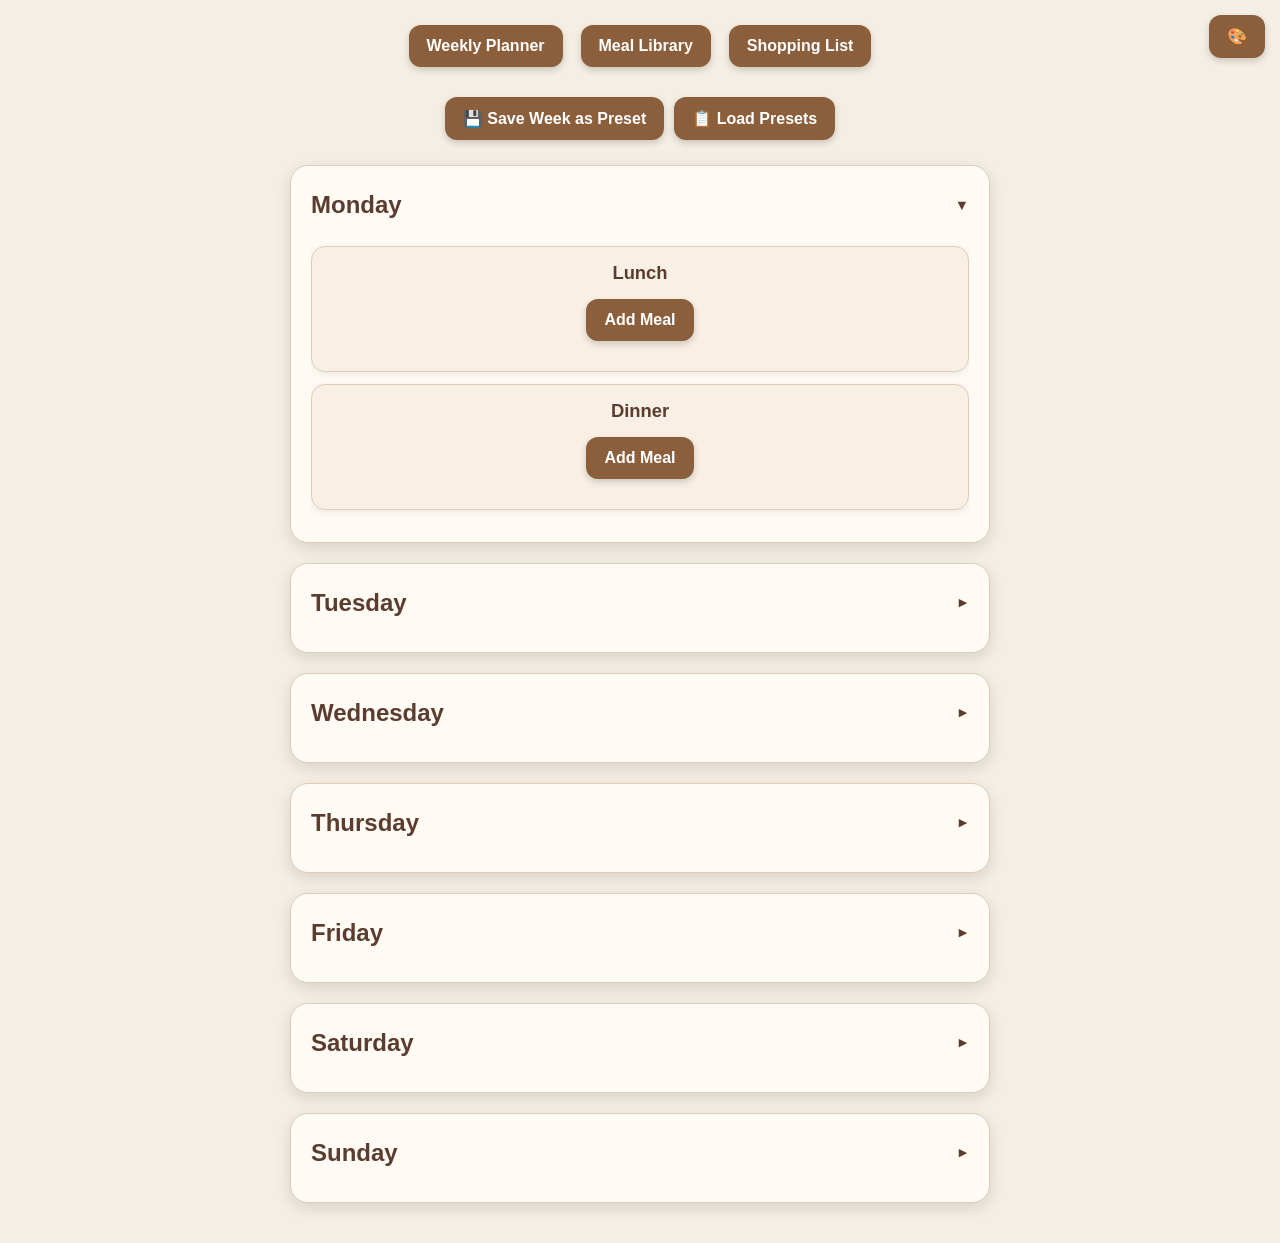
==== commit 02b8a2b9: "Made a shopping list" ====
--- a/index.html
+++ b/index.html
@@ -17,6 +17,8 @@
 <div class="header-buttons">
     <a href="index.html"><button>Weekly Planner</button></a>
     <a href="library.html"><button>Meal Library</button></a>
+    <a href="shopping.html"><button>Shopping List</button></a>
+
 </div>
 
 <button id="themeButton" aria-label="Change theme">🎨</button>
--- a/style.css
+++ b/style.css
@@ -255,20 +255,27 @@
   background: var(--card);
 }
 
+
 #editMealTags {
-  display: flex;
-  flex-direction: column;
-  margin: 15px 0;
+    display: flex;
+    flex-direction: column;
+    margin: 15px 0;
+}
+
+/* Allow the collapsed class to hide the edit tags */
+#editMealTags.collapsed {
+    display: none;
 }
 
 #editMealTags label {
-  width: 100%;
-  padding: 10px;
-  margin: 3px 0;
-  text-align: left;
-  background: var(--secondary);
-  border-radius: 10px;
-}
+    width: 100%;
+    padding: 10px;
+    margin: 3px 0;
+    text-align: left;
+    background: var(--secondary);
+    border-radius: 10px;
+}
+
 
 /* =========================================================
    CHECKBOXES & LABELS
@@ -727,6 +734,8 @@
   --modal: rgba(15, 7, 7, 0.75);
 }
 
+
+
 /* =========================================================
    WEEK PRESETS
 ========================================================= */
@@ -1156,3 +1165,426 @@
   }
 }
 
+/* =========================================================
+   SHOPPING LIST
+========================================================= */
+
+#shoppingPage {
+    width: 100%;
+    max-width: 700px;
+    margin: 0 auto;
+}
+
+.shoppingSubtitle {
+    margin: -10px auto 25px;
+    color: var(--heading);
+    opacity: 0.8;
+}
+
+
+/* =========================================================
+   SHOPPING SECTIONS
+========================================================= */
+
+.shoppingSection {
+    width: 100%;
+    margin: 20px auto;
+    padding: 20px;
+    background: var(--card);
+    border: 1px solid var(--border);
+    border-radius: 18px;
+    box-shadow: 0 5px 15px rgba(0, 0, 0, 0.12);
+}
+
+
+.shoppingSectionHeader {
+    display: flex;
+    align-items: center;
+    justify-content: space-between;
+    gap: 15px;
+    margin-bottom: 18px;
+    text-align: left;
+}
+
+
+.shoppingSectionHeader h2 {
+    margin: 0 0 4px;
+}
+
+
+.shoppingSectionHeader p {
+    margin: 0;
+    color: var(--heading);
+    opacity: 0.75;
+    font-size: 0.9rem;
+}
+
+
+.shoppingSectionHeader button {
+    flex-shrink: 0;
+    margin: 0;
+}
+
+
+.secondaryShoppingButton {
+    background: var(--tag);
+    color: var(--text);
+    box-shadow: none;
+}
+
+
+.secondaryShoppingButton:hover {
+    background: var(--button);
+    color: white;
+}
+
+
+/* =========================================================
+   MEAL SELECTION
+========================================================= */
+
+#shoppingMealSelection {
+    width: 100%;
+}
+
+
+.shoppingDayHeading {
+    margin: 20px 0 8px;
+    padding-bottom: 6px;
+    border-bottom: 1px solid var(--border);
+    text-align: left;
+    font-size: 1.05rem;
+}
+
+
+.shoppingDayHeading:first-child {
+    margin-top: 0;
+}
+
+
+.shoppingMealOption {
+    display: flex;
+    align-items: center;
+    gap: 12px;
+    width: 100%;
+    min-height: 65px;
+    margin: 8px 0;
+    padding: 12px 14px;
+    background: var(--secondary);
+    border: 1px solid var(--border);
+    border-radius: 12px;
+    text-align: left;
+    cursor: pointer;
+    transition: 0.2s ease;
+}
+
+
+.shoppingMealOption:hover {
+    transform: translateY(-1px);
+    background: var(--meal);
+}
+
+
+.shoppingMealOption input {
+    flex-shrink: 0;
+    margin: 0;
+}
+
+
+.shoppingMealContent {
+    display: flex;
+    flex-direction: column;
+    min-width: 0;
+}
+
+
+.shoppingMealContent strong {
+    color: var(--text);
+    font-size: 1rem;
+}
+
+
+.shoppingMealContent span {
+    margin-top: 3px;
+    color: var(--heading);
+    font-size: 0.82rem;
+}
+
+
+/* =========================================================
+   SHOPPING LIST
+========================================================= */
+
+#shoppingList {
+    display: flex;
+    flex-direction: column;
+    gap: 8px;
+}
+
+
+.shoppingListSectionHeading {
+    margin: 20px 0 5px;
+    padding-bottom: 6px;
+    border-bottom: 1px solid var(--border);
+    text-align: left;
+    font-size: 1.05rem;
+}
+
+
+.shoppingListSectionHeading:first-child {
+    margin-top: 0;
+}
+
+
+.shoppingListItem {
+    display: grid;
+    grid-template-columns: 30px minmax(0, 1fr) auto;
+    gap: 10px;
+    align-items: center;
+    width: 100%;
+    min-height: 60px;
+    padding: 10px 12px;
+    background: var(--secondary);
+    border: 1px solid var(--border);
+    border-radius: 12px;
+    text-align: left;
+    transition: 0.2s ease;
+}
+
+
+.shoppingListItem:hover {
+    background: var(--meal);
+}
+
+
+.shoppingCheckbox {
+    width: 22px !important;
+    height: 22px !important;
+    margin: 0 !important;
+    cursor: pointer;
+    accent-color: var(--button);
+}
+
+
+.shoppingItemContent {
+    display: flex;
+    flex-direction: column;
+    min-width: 0;
+}
+
+
+.shoppingItemName {
+    color: var(--text);
+    font-weight: 700;
+    word-break: break-word;
+}
+
+
+.shoppingItemMeasurement {
+    margin-top: 3px;
+    color: var(--heading);
+    font-size: 0.88rem;
+}
+
+
+.shoppingItemActions {
+    display: flex;
+    gap: 4px;
+    flex-shrink: 0;
+}
+
+
+.shoppingItemActions button {
+    margin: 0;
+    padding: 7px 10px;
+    font-size: 0.78rem;
+}
+
+
+.shoppingEditButton {
+    background: var(--tag);
+    color: var(--text);
+    box-shadow: none;
+}
+
+
+.shoppingEditButton:hover {
+    background: var(--button);
+    color: white;
+}
+
+
+.shoppingDeleteButton {
+    background: var(--button-hover);
+    font-size: 0.78rem;
+}
+
+
+.emptyShoppingMessage {
+    padding: 30px 15px;
+    color: var(--heading);
+    opacity: 0.7;
+    font-style: italic;
+}
+
+
+.noPlannedMealsMessage {
+    padding: 15px;
+    margin: 0;
+    color: var(--heading);
+    opacity: 0.75;
+}
+
+
+/* =========================================================
+   THREE-STATE SHOPPING ITEMS
+========================================================= */
+
+/*
+   Bought:
+   The checkbox is checked and the item becomes faded.
+
+   Not in store:
+   The checkbox becomes indeterminate and
+   the item gets a softer crossed-out appearance.
+*/
+
+
+.shoppingItemBought {
+    opacity: 0.6;
+}
+
+
+.shoppingItemBought .shoppingItemName {
+    text-decoration: line-through;
+}
+
+
+.shoppingItemUnavailable {
+    opacity: 0.55;
+}
+
+
+.shoppingItemUnavailable .shoppingItemName {
+    text-decoration: line-through;
+    text-decoration-style: dashed;
+}
+
+
+/*
+   Native indeterminate checkbox styling
+*/
+
+.shoppingCheckbox:indeterminate {
+    accent-color: var(--heading);
+}
+
+
+/* =========================================================
+   ADD / EDIT ITEM MODAL
+========================================================= */
+
+#shoppingItemName {
+    width: 100%;
+    min-height: 52px;
+    padding: 15px;
+    margin: 10px 0 12px;
+    border: 2px solid var(--border);
+    border-radius: 12px;
+    outline: none;
+    background: var(--card);
+    color: var(--text);
+    font-size: 1rem;
+}
+
+
+#shoppingItemName:focus {
+    border-color: var(--button);
+}
+
+
+.shoppingItemInputs {
+    display: grid;
+    grid-template-columns: 1fr 110px;
+    gap: 8px;
+}
+
+
+.shoppingItemInputs input,
+.shoppingItemInputs select {
+    width: 100%;
+    min-height: 50px;
+    padding: 12px;
+    border: 2px solid var(--border);
+    border-radius: 12px;
+    outline: none;
+    background: var(--card);
+    color: var(--text);
+    font-size: 1rem;
+}
+
+
+.shoppingItemInputs input:focus,
+.shoppingItemInputs select:focus {
+    border-color: var(--button);
+}
+
+
+/* =========================================================
+   MOBILE SHOPPING
+========================================================= */
+
+@media (max-width: 600px) {
+
+    #shoppingPage {
+        width: 100%;
+    }
+
+
+    .shoppingSection {
+        padding: 15px;
+        border-radius: 16px;
+    }
+
+
+    .shoppingSectionHeader {
+        align-items: stretch;
+        flex-direction: column;
+    }
+
+
+    .shoppingSectionHeader button {
+        width: 100%;
+    }
+
+
+    .shoppingListItem {
+        grid-template-columns: 30px minmax(0, 1fr);
+        gap: 9px;
+        padding: 11px;
+    }
+
+
+    .shoppingItemActions {
+        grid-column: 2;
+        width: 100%;
+    }
+
+
+    .shoppingItemActions button {
+        flex: 1;
+        min-height: 42px;
+    }
+
+
+    .shoppingItemInputs {
+        grid-template-columns: 1fr 90px;
+    }
+
+
+    .shoppingMealOption {
+        min-height: 62px;
+    }
+
+}
+
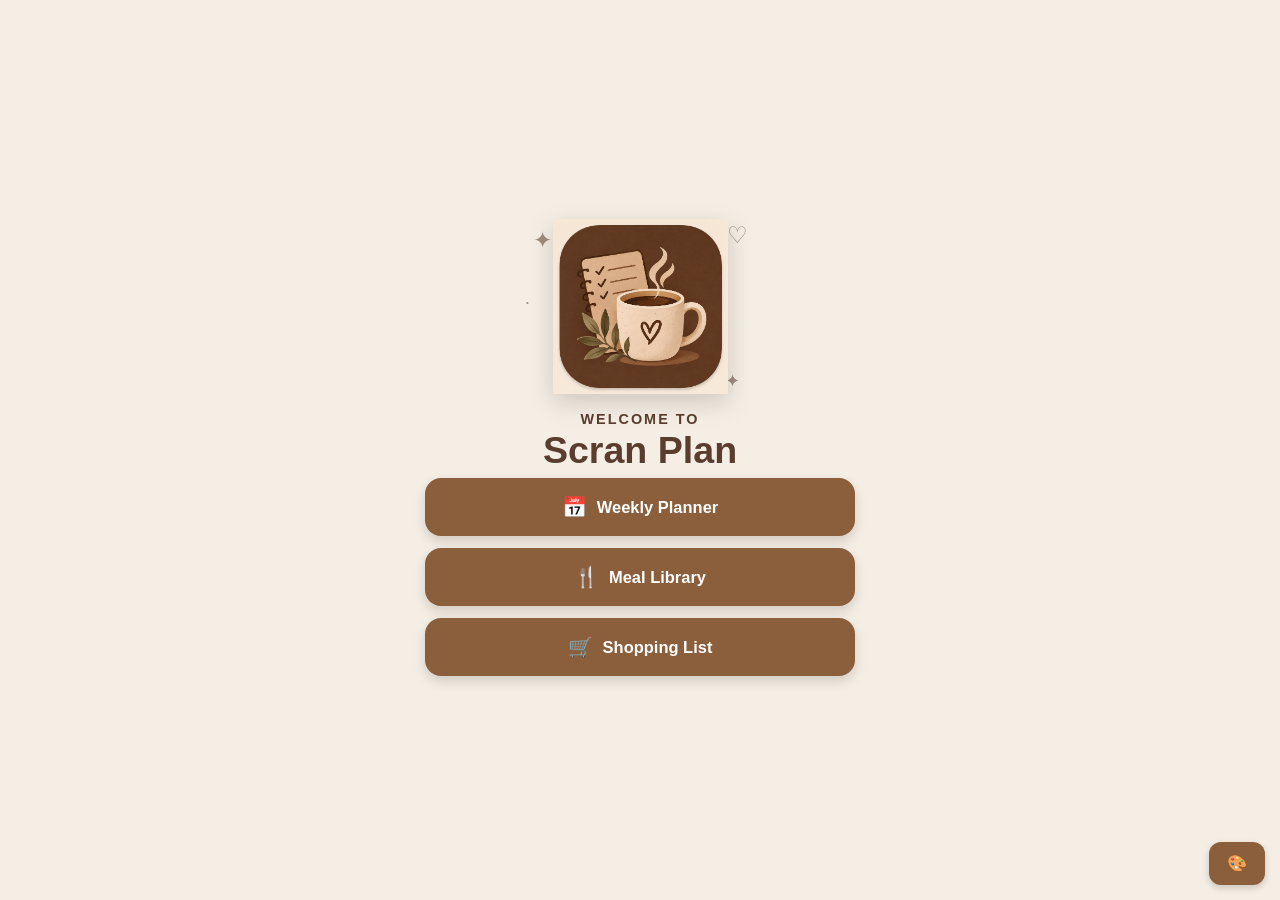
==== commit d6320474: "added index page and fixed adding ingredients bug" ====
--- a/index.html
+++ b/index.html
@@ -1,445 +1,83 @@
 <!DOCTYPE html>
+
 <html lang="en">
 <head>
-    <meta charset="UTF-8">
-    <meta name="viewport" content="width=device-width, initial-scale=1.0">
-    <meta name="apple-mobile-web-app-capable" content="yes">
-    <meta name="apple-mobile-web-app-title" content="Meal Planner">
-    <meta name="apple-mobile-web-app-status-bar-style" content="default">
-    <link rel="apple-touch-icon" href="icons/icon-192.png">
-    <title>Weekly Meal Planner</title>
-    <link rel="stylesheet" href="style.css">
-    <link rel="manifest" href="manifest.json">
+  <meta charset="UTF-8">
+  <meta name="viewport" content="width=device-width, initial-scale=1.0">
+
+  <meta name="apple-mobile-web-app-capable" content="yes">
+  <meta name="apple-mobile-web-app-title" content="Scran Plan">
+  <meta name="apple-mobile-web-app-status-bar-style" content="default">
+
+  <link rel="apple-touch-icon" href="icons/icon-192.png">
+  <link rel="stylesheet" href="style.css">
+  <link rel="manifest" href="manifest.json">
+
+  <title>Scran Plan</title>
 </head>
-</html>
+
+<body class="welcome-page">
+
+  <main class="welcome-screen">
 
 
-<div class="header-buttons">
-    <a href="index.html"><button>Weekly Planner</button></a>
-    <a href="library.html"><button>Meal Library</button></a>
-    <a href="shopping.html"><button>Shopping List</button></a>
+<div class="welcome-icon-area">
+
+  <span class="welcome-decoration one">✦</span>
+  <span class="welcome-decoration two">·</span>
+
+  <div class="welcome-icon-wrap">
+    <img
+      src="icons/icon-192.png"
+      alt="Scran Plan"
+      class="welcome-icon"
+    >
+  </div>
+
+  <span class="welcome-decoration three">♡</span>
+  <span class="welcome-decoration four">✦</span>
 
 </div>
 
+<p class="welcome-eyebrow">Welcome to</p>
+
+<h1>Scran Plan</h1>
+
+
+<nav class="welcome-menu" aria-label="Main menu">
+
+  <a href="planner.html" class="welcome-menu-button">
+    <span>📅</span>
+    <span>Weekly Planner</span>
+  </a>
+
+  <a href="library.html" class="welcome-menu-button">
+    <span>🍴</span>
+    <span>Meal Library</span>
+  </a>
+
+  <a href="shopping.html" class="welcome-menu-button">
+    <span>🛒</span>
+    <span>Shopping List</span>
+  </a>
+
+</nav>
+
+
+  </main>
+
 <button id="themeButton" aria-label="Change theme">🎨</button>
 
-<div id="themeOptions">
+  <div id="themeOptions">
     <button data-theme="coffee">☕ Coffee</button>
     <button data-theme="sage">🌿 Sage</button>
     <button data-theme="ocean">🌊 Ocean</button>
     <button data-theme="berry">🍓 Berry</button>
     <button data-theme="night">🌙 Night Cafe</button>
     <button data-theme="red">🍷 Felicity</button>
-</div>
+  </div>
 
+  <script src="theme.js"></script>
 
-<!-- =========================================================
-     WEEKLY PLANNER CONTROLS
-========================================================= -->
-
-<div class="plannerControls">
-    <button id="savePresetButton">
-        💾 Save Week as Preset
-    </button>
-
-    <button id="loadPresetsButton">
-        📋 Load Presets
-    </button>
-</div>
-
-
-<!-- =========================================================
-     MEAL PLAN
-========================================================= -->
-
-<div id="mealPlan">
-
-    <div class="day" id="monday">
-        <h2 class="dayHeader">
-            Monday
-            <span class="dayArrow">▼</span>
-        </h2>
-
-        <div class="dayContent">
-
-            <div class="meal">
-                <h3>Lunch</h3>
-                <button class="addMealButton">Add Meal</button>
-                <ul></ul>
-            </div>
-
-            <div class="meal">
-                <h3>Dinner</h3>
-                <button class="addMealButton">Add Meal</button>
-                <ul></ul>
-            </div>
-
-        </div>
-    </div>
-
-
-    <div class="day collapsed" id="tuesday">
-        <h2 class="dayHeader">
-            Tuesday
-            <span class="dayArrow">▼</span>
-        </h2>
-
-        <div class="dayContent">
-
-            <div class="meal">
-                <h3>Lunch</h3>
-                <button class="addMealButton">Add Meal</button>
-                <ul></ul>
-            </div>
-
-            <div class="meal">
-                <h3>Dinner</h3>
-                <button class="addMealButton">Add Meal</button>
-                <ul></ul>
-            </div>
-
-        </div>
-    </div>
-
-
-    <div class="day collapsed" id="wednesday">
-        <h2 class="dayHeader">
-            Wednesday
-            <span class="dayArrow">▼</span>
-        </h2>
-
-        <div class="dayContent">
-
-            <div class="meal">
-                <h3>Lunch</h3>
-                <button class="addMealButton">Add Meal</button>
-                <ul></ul>
-            </div>
-
-            <div class="meal">
-                <h3>Dinner</h3>
-                <button class="addMealButton">Add Meal</button>
-                <ul></ul>
-            </div>
-
-        </div>
-    </div>
-
-
-    <div class="day collapsed" id="thursday">
-        <h2 class="dayHeader">
-            Thursday
-            <span class="dayArrow">▼</span>
-        </h2>
-
-        <div class="dayContent">
-
-            <div class="meal">
-                <h3>Lunch</h3>
-                <button class="addMealButton">Add Meal</button>
-                <ul></ul>
-            </div>
-
-            <div class="meal">
-                <h3>Dinner</h3>
-                <button class="addMealButton">Add Meal</button>
-                <ul></ul>
-            </div>
-
-        </div>
-    </div>
-
-
-    <div class="day collapsed" id="friday">
-        <h2 class="dayHeader">
-            Friday
-            <span class="dayArrow">▼</span>
-        </h2>
-
-        <div class="dayContent">
-
-            <div class="meal">
-                <h3>Lunch</h3>
-                <button class="addMealButton">Add Meal</button>
-                <ul></ul>
-            </div>
-
-            <div class="meal">
-                <h3>Dinner</h3>
-                <button class="addMealButton">Add Meal</button>
-                <ul></ul>
-            </div>
-
-        </div>
-    </div>
-
-
-    <div class="day collapsed" id="saturday">
-        <h2 class="dayHeader">
-            Saturday
-            <span class="dayArrow">▼</span>
-        </h2>
-
-        <div class="dayContent">
-
-            <div class="meal">
-                <h3>Lunch</h3>
-                <button class="addMealButton">Add Meal</button>
-                <ul></ul>
-            </div>
-
-            <div class="meal">
-                <h3>Dinner</h3>
-                <button class="addMealButton">Add Meal</button>
-                <ul></ul>
-            </div>
-
-        </div>
-    </div>
-
-
-    <div class="day collapsed" id="sunday">
-        <h2 class="dayHeader">
-            Sunday
-            <span class="dayArrow">▼</span>
-        </h2>
-
-        <div class="dayContent">
-
-            <div class="meal">
-                <h3>Lunch</h3>
-                <button class="addMealButton">Add Meal</button>
-                <ul></ul>
-            </div>
-
-            <div class="meal">
-                <h3>Dinner</h3>
-                <button class="addMealButton">Add Meal</button>
-                <ul></ul>
-            </div>
-
-        </div>
-    </div>
-
-</div>
-
-
-<!-- =========================================================
-     ADD MEAL MODAL
-========================================================= -->
-
-<div id="mealModal" style="display: none;">
-
-    <div class="modalContent">
-
-        <h2>Add Meal</h2>
-
-        <p id="mealModalTitle"></p>
-
-        <div id="mealFilters">
-            <button class="filterButton" data-category="all">
-                All
-            </button>
-        </div>
-
-        <div id="availableMeals"></div>
-
-        <button id="cancelMealButton">
-            Cancel
-        </button>
-
-    </div>
-
-</div>
-
-
-<!-- =========================================================
-     INGREDIENTS MODAL
-========================================================= -->
-
-<div id="ingredientsModal" class="mealModal">
-
-    <div class="modalContent">
-
-        <h2 id="ingredientsModalTitle">
-            Ingredients
-        </h2>
-
-        <div id="ingredientsList"></div>
-
-        <button id="closeIngredientsButton">
-            Close
-        </button>
-
-    </div>
-
-</div>
-
-
-<!-- =========================================================
-     SAVE PRESET MODAL
-========================================================= -->
-
-<div id="savePresetModal" class="mealModal">
-
-    <div class="modalContent">
-
-        <h2>Save Week as Preset</h2>
-
-        <p>
-            Give this week's meal plan a name.
-        </p>
-
-        <input
-            type="text"
-            id="presetNameInput"
-            placeholder="e.g. Family Week"
-            maxlength="50"
-        >
-
-        <div class="modalButtons">
-
-            <button id="cancelPresetSaveButton">
-                Cancel
-            </button>
-
-            <button id="confirmPresetSaveButton">
-                Save Preset
-            </button>
-
-        </div>
-
-    </div>
-
-</div>
-
-
-<!-- =========================================================
-     PRESETS MODAL
-========================================================= -->
-
-<div id="presetsModal" class="mealModal">
-
-    <div class="modalContent presetModalContent">
-
-        <h2>Week Presets</h2>
-
-        <p id="noPresetsMessage">
-            You haven't saved any week presets yet.
-        </p>
-
-        <div id="presetsList"></div>
-
-        <button id="closePresetsButton">
-            Close
-        </button>
-
-    </div>
-
-</div>
-
-
-<!-- =========================================================
-     RENAME PRESET MODAL
-========================================================= -->
-
-<div id="renamePresetModal" class="mealModal">
-
-    <div class="modalContent">
-
-        <h2>Rename Preset</h2>
-
-        <input
-            type="text"
-            id="renamePresetInput"
-            maxlength="50"
-        >
-
-        <div class="modalButtons">
-
-            <button id="cancelRenamePresetButton">
-                Cancel
-            </button>
-
-            <button id="confirmRenamePresetButton">
-                Rename
-            </button>
-
-        </div>
-
-    </div>
-</div>
-
-
-<!-- UPDATE PRESET MODAL -->
-
-<div id="updatePresetModal" class="mealModal">
-
-    <div class="modalContent presetModalContent">
-
-        <h2>Update Preset</h2>
-
-        <p id="updatePresetMessage">
-            Are you sure you want to update this preset
-            with your current week's meal plan?
-        </p>
-
-        <div class="modalButtons">
-
-            <button
-                id="cancelUpdatePresetButton"
-                class="secondaryPresetButton"
-            >
-                Cancel
-            </button>
-
-            <button
-                id="confirmUpdatePresetButton"
-            >
-                Update Preset
-            </button>
-
-        </div>
-
-    </div>
-
-</div>
-
-
-<!-- DELETE PRESET MODAL -->
-
-<div id="deletePresetModal" class="mealModal">
-
-    <div class="modalContent">
-
-        <h2>Delete Preset?</h2>
-
-        <p id="deletePresetMessage"></p>
-
-        <div class="modalButtons">
-
-            <button
-                id="cancelDeletePresetButton"
-                class="secondaryPresetButton"
-            >
-                Cancel
-            </button>
-
-            <button
-                id="confirmDeletePresetButton"
-                class="dangerPresetButton"
-            >
-                Delete
-            </button>
-
-        </div>
-
-    </div>
-
-</div>
-
-
-
-
-<script src="planner.js"></script>
-<script src="theme.js"></script>+</body>
+</html>
--- a/style.css
+++ b/style.css
@@ -500,38 +500,54 @@
 }
 
 /* =========================================================
-   THEME BUTTON
+THEME BUTTON
 ========================================================= */
 
 #themeButton {
-  position: fixed;
-  top: 15px;
-  right: 15px;
-  z-index: 1000;
-  margin: 0;
-}
+    position: fixed;
+    bottom: 15px;
+    right: 15px;
+    z-index: 1000;
+    margin: 0;
+}
+
+
+/* =========================================================
+THEME OPTIONS
+========================================================= */
 
 #themeOptions {
-  position: fixed;
-  top: 70px;
-  right: 15px;
-  z-index: 1000;
-  display: none;
-  width: 180px;
-  padding: 10px;
-  background: var(--card);
-  border: 1px solid var(--border);
-  border-radius: 15px;
-  box-shadow: 0 8px 20px rgba(0, 0, 0, 0.18);
-}
+    position: fixed;
+    bottom: 70px;
+    right: 15px;
+    top: auto;
+    z-index: 1000;
+
+    display: none;
+
+    width: 180px;
+    padding: 10px;
+
+    background: var(--card);
+    border: 1px solid var(--border);
+    border-radius: 15px;
+
+    box-shadow: 0 -8px 20px rgba(0, 0, 0, 0.18);
+}
+
+
+/* Theme buttons */
 
 #themeOptions button {
-  width: 100%;
-  margin: 4px 0;
-}
+    width: 100%;
+    margin: 4px 0;
+}
+
+
+/* Active theme */
 
 #themeOptions button.active {
-  border: 2px solid var(--text);
+    border: 2px solid var(--text);
 }
 
 /* =========================================================
@@ -600,51 +616,104 @@
 /* =========================================================
    TAG COLOURS
 ========================================================= */
+.tag-lunch {
+  background: #F7E7D3;
+  color: #5A3E1A;
+}
+
+.tag-dinner {
+  background: #E8D4E9;
+  color: #4F2C55;
+}
 
 .tag-vegetarian {
-  background: #c9dfc5;
-  color: #315437;
+  background: #D2F0C8;
+  color: #2E5A33;
 }
 
 .tag-cheap {
-  background: #f0d99a;
-  color: #6b5318;
+  background: #F8E4A3;
+  color: #5C4A12;
 }
 
 .tag-quick {
-  background: #f3c79b;
-  color: #71431d;
+  background: #FFD3A8;
+  color: #7A3F1C;
 }
 
 .tag-high-protein {
-  background: #e5aaa4;
-  color: #6b2924;
+  background: #F2B7B1;
+  color: #6A2A26;
 }
 
 .tag-healthy {
-  background: #b9dcd3;
-  color: #24584e;
+  background: #C4E7DD;
+  color: #1F5A4D;
 }
 
 .tag-freezer-friendly {
-  background: #b9d5e5;
-  color: #28546b;
+  background: #C7DDF1;
+  color: #1F4F6B;
 }
 
 .tag-spicy {
-  background: #e9aaa0;
-  color: #702b24;
+  background: #F4B2A8;
+  color: #7A2D22;
 }
 
 .tag-family-friendly {
-  background: #d4c1df;
-  color: #533d63;
+  background: #7f6693;
+  color: #4A3561;
 }
 
 .tag-one-pot {
-  background: #d7c0a7;
-  color: #59412e;
-}
+  background: #E3CBB1;
+  color: #5A402C;
+}
+
+.tag-leftover {
+  background: #F8E4A3;
+  color: #5C4A12;
+}
+
+.tag-crockpot {
+  background: #405c76;
+  color: #fcfdfd;
+}
+
+.tag-vegan {
+  background: #D2F0C8;
+  color: #2E5A33;
+}
+
+.tag-easy {
+  background: #FFD3A8;
+  color: #7A3F1C;
+}
+
+.tag-leftovers {
+  background: #F8E4A3;
+  color: #5C4A12;
+}
+
+.tag-meal-prep {
+  background: #8AA6C9;
+  color: #0A141A;
+}
+
+.tag-comfort-food {
+  background: #F2B7B1;
+  color: #6A2A26;
+}
+
+.tag-family-favourite {
+  background: #DCCBEA;
+  color: #49365C;
+}
+
+
+
+
 
 /* =========================================================
    THEMES
@@ -1091,7 +1160,7 @@
 
   .ingredientRow {
     display: grid;
-    grid-template-columns: 1fr 75px 42px;
+    grid-template-columns: minmax(0, 1fr) 75px 42px;
     grid-template-areas:
       "name name remove"
       "amount unit remove";
@@ -1112,8 +1181,9 @@
     border-radius: 9px;
   }
 
-  .ingredientRow input[type="text"] {
+  .ingredientRow .ingredientNameWrapper {
     grid-area: name;
+    min-width: 0;
   }
 
   .ingredientRow input[type="number"] {
@@ -1238,6 +1308,26 @@
     color: white;
 }
 
+.shoppingListViewControls {
+    display: flex;
+    gap: 8px;
+    margin: 0 0 16px;
+}
+
+.shoppingListViewControls button {
+    flex: 1;
+    margin: 0;
+    background: var(--secondary);
+    color: var(--text);
+    border: 1px solid var(--border);
+    box-shadow: none;
+}
+
+.shoppingListViewControls button.active {
+    background: var(--button);
+    color: white;
+}
+
 
 /* =========================================================
    MEAL SELECTION
@@ -1356,6 +1446,22 @@
     background: var(--meal);
 }
 
+.leftoversToggle {
+    display: inline-flex;
+    align-items: center;
+    gap: 4px;
+    margin: 8px 0 2px;
+    padding: 6px 8px;
+    background: var(--tag);
+    border-radius: 8px;
+    font-size: 0.85rem;
+}
+
+.meal li.isLeftovers {
+    opacity: 0.8;
+    border-left: 4px solid var(--button);
+}
+
 
 .shoppingCheckbox {
     width: 22px !important;
@@ -1588,3 +1694,844 @@
 
 }
 
+/* =========================================================
+MEAL LINKS
+========================================================= */
+
+.mealLinksSection {
+    width: 100%;
+    margin: 20px 0;
+    text-align: left;
+}
+
+.mealLinksSection h3 {
+    margin: 0 0 12px;
+    text-align: center;
+}
+
+.mealLinksSection input {
+    width: 100%;
+    min-height: 50px;
+    padding: 12px 14px;
+    margin: 6px 0;
+    border: 2px solid var(--border);
+    border-radius: 12px;
+    outline: none;
+    background: var(--card);
+    color: var(--text);
+    font-size: 0.95rem;
+    box-sizing: border-box;
+}
+
+.mealLinksSection input:focus {
+    border-color: var(--button);
+}
+
+
+/* =========================================================
+MEAL LINK BUTTONS
+========================================================= */
+
+.mealLinks {
+    display: flex;
+    flex-wrap: wrap;
+    gap: 6px;
+    margin-top: 12px;
+}
+
+.mealLinkButton {
+    display: inline-flex;
+    align-items: center;
+    gap: 5px;
+    padding: 8px 12px;
+    margin: 0;
+    background: var(--tag);
+    color: var(--text);
+    text-decoration: none;
+    border-radius: 10px;
+    font-size: 0.85rem;
+    font-weight: 600;
+    box-shadow: none;
+}
+
+.mealLinkButton:hover {
+    background: var(--button);
+    color: white;
+    transform: translateY(-1px);
+}
+
+
+/* =========================================================
+MOBILE MEAL LINKS
+========================================================= */
+
+@media (max-width: 600px) {
+
+    .mealLinks {
+        flex-direction: column;
+    }
+
+    .mealLinkButton {
+        width: 100%;
+        justify-content: center;
+    }
+
+}
+
+/* =========================================================
+   INGREDIENT NORMALISATION
+========================================================= */
+
+.ingredientNameWrapper {
+    position: relative;
+    min-width: 0;
+}
+
+.ingredientNameWrapper input {
+    width: 100%;
+}
+
+
+/* =========================================================
+   INGREDIENT SUGGESTIONS
+========================================================= */
+
+.ingredientSuggestions {
+    position: absolute;
+    top: calc(100% + 4px);
+    left: 0;
+    right: 0;
+    z-index: 5000;
+    display: flex;
+    flex-direction: column;
+    gap: 4px;
+    padding: 8px;
+    background: var(--card);
+    border: 1px solid var(--border);
+    border-radius: 10px;
+    box-shadow: 0 6px 18px rgba(0, 0, 0, 0.18);
+}
+
+.ingredientSuggestionTitle {
+    padding: 4px 6px;
+    color: var(--heading);
+    font-size: 0.78rem;
+    font-weight: 700;
+}
+
+.ingredientSuggestion {
+    width: 100%;
+    margin: 0;
+    padding: 9px 10px;
+    background: var(--secondary);
+    color: var(--text);
+    border: 1px solid var(--border);
+    box-shadow: none;
+    text-align: left;
+    font-size: 0.9rem;
+}
+
+.ingredientSuggestion:hover {
+    background: var(--meal);
+    color: var(--text);
+    transform: none;
+}
+
+
+/* =========================================================
+   NORMALISATION MODAL
+========================================================= */
+
+.ingredientNormalisationContent {
+    max-width: 600px;
+}
+
+.normalisationIntro {
+    color: var(--heading);
+    opacity: 0.8;
+    line-height: 1.5;
+}
+
+#normalisationMappings {
+    display: flex;
+    flex-direction: column;
+    gap: 10px;
+    margin: 20px 0;
+}
+
+.normalisationCard {
+    padding: 14px;
+    background: var(--secondary);
+    border: 1px solid var(--border);
+    border-radius: 12px;
+    text-align: left;
+}
+
+.normalisationCardHeader {
+    display: flex;
+    align-items: center;
+    justify-content: space-between;
+    gap: 10px;
+}
+
+.normalisationCardHeader strong {
+    color: var(--heading);
+    font-size: 1rem;
+}
+
+.normalisationAliases {
+    margin-top: 6px;
+    color: var(--text);
+    font-size: 0.9rem;
+    opacity: 0.8;
+}
+
+.deleteNormalisationButton {
+    margin: 0;
+    padding: 7px 10px;
+    background: var(--button-hover);
+    font-size: 0.8rem;
+}
+
+.deleteNormalisationButton:hover {
+    background: #a84d45;
+}
+
+#normalisationCanonical,
+#normalisationAliases {
+    width: 100%;
+    min-height: 50px;
+    padding: 12px;
+    margin: 6px 0;
+    border: 2px solid var(--border);
+    border-radius: 12px;
+    outline: none;
+    background: var(--card);
+    color: var(--text);
+    font-size: 1rem;
+}
+
+#normalisationCanonical:focus,
+#normalisationAliases:focus {
+    border-color: var(--button);
+}
+
+#saveNormalisationButton,
+#normaliseExistingMealsButton,
+#closeNormalisationButton {
+    width: 100%;
+    margin: 6px 0;
+}
+
+.emptyNormalisationMessage {
+    padding: 20px;
+    color: var(--heading);
+    opacity: 0.7;
+    font-style: italic;
+    text-align: center;
+}
+
+
+/* =========================================================
+   MOBILE NORMALISATION
+========================================================= */
+
+@media (max-width: 600px) {
+
+    .ingredientSuggestions {
+        /* Keep the menu directly below the active ingredient input. */
+        position: absolute;
+        top: calc(100% + 4px);
+        left: 0;
+        right: 0;
+        width: auto;
+        z-index: 20;
+    }
+
+    .normalisationCardHeader {
+        align-items: flex-start;
+    }
+
+}
+
+
+/* =========================================================
+   MEAL FILTER
+========================================================= */
+
+.mealFilterWrapper {
+    position: relative;
+    width: 100%;
+    max-width: 320px;
+    margin: 20px auto 25px;
+    z-index: 20;
+}
+
+
+/* =========================================================
+   MAIN FILTER BUTTON
+========================================================= */
+
+.mealFilterButton {
+    width: 100%;
+    min-height: 48px;
+
+    display: flex;
+    align-items: center;
+    justify-content: center;
+
+    position: relative;
+
+    padding: 10px 42px 10px 15px;
+
+    border: 2px solid var(--border) !important;
+    border-radius: 12px;
+
+    background: var(--card) !important;
+    color: var(--text) !important;
+
+    font-family: Arial, sans-serif;
+    font-size: 1rem;
+    font-weight: 600;
+
+    cursor: pointer;
+
+    box-shadow: 0 2px 7px rgba(0, 0, 0, 0.08);
+
+    transition:
+        border-color 0.2s ease,
+        box-shadow 0.2s ease;
+}
+
+.mealFilterButton:hover {
+    border-color: var(--button) !important;
+
+    box-shadow:
+        0 3px 10px rgba(0, 0, 0, 0.12);
+}
+
+
+/* Keep the text genuinely centred */
+.mealFilterButtonText {
+    display: block;
+    text-align: center;
+}
+
+
+/* Keep arrow fixed on the right */
+.mealFilterArrow {
+    position: absolute;
+    right: 15px;
+    top: 50%;
+
+    transform: translateY(-50%);
+
+    font-size: 0.7rem;
+
+    transition:
+        transform 0.2s ease;
+}
+
+.mealFilterButton[aria-expanded="true"]
+.mealFilterArrow {
+    transform:
+        translateY(-50%)
+        rotate(180deg);
+}
+
+
+/* =========================================================
+   DROPDOWN PANEL
+========================================================= */
+
+.mealFilterOptions {
+    position: absolute;
+
+    top: calc(100% + 8px);
+    left: 0;
+    right: 0;
+
+    display: flex;
+    flex-wrap: wrap;
+
+    /* THIS CENTRES THE BUBBLES */
+    justify-content: center;
+    align-items: center;
+
+    gap: 9px;
+
+    padding: 14px;
+
+    background: var(--card);
+
+    border: 2px solid var(--border);
+    border-radius: 14px;
+
+    box-shadow:
+        0 8px 24px rgba(0, 0, 0, 0.15);
+
+    opacity: 0;
+    visibility: hidden;
+
+    transform:
+        translateY(-6px)
+        scale(0.98);
+
+    transform-origin: top center;
+
+    transition:
+        opacity 0.15s ease,
+        transform 0.15s ease,
+        visibility 0.15s ease;
+}
+
+.mealFilterOptions.open {
+    opacity: 1;
+    visibility: visible;
+
+    transform:
+        translateY(0)
+        scale(1);
+}
+
+
+/* =========================================================
+   FILTER OPTION BUTTON
+========================================================= */
+
+.mealFilterOption {
+    appearance: none;
+    -webkit-appearance: none;
+
+    border: 0 !important;
+    outline: none !important;
+
+    padding: 0 !important;
+    margin: 0;
+
+    background: transparent !important;
+
+    box-shadow: none !important;
+
+    cursor: pointer;
+}
+
+
+/* =========================================================
+   COLOURED BUBBLES
+========================================================= */
+
+.mealFilterBubble {
+    display: inline-flex;
+
+    align-items: center;
+    justify-content: center;
+
+    min-height: 34px;
+
+    padding: 7px 13px;
+
+    border: 0 !important;
+    outline: none !important;
+
+    border-radius: 999px;
+
+    font-family: Arial, sans-serif;
+    font-size: 0.88rem;
+    font-weight: 600;
+
+    white-space: nowrap;
+
+    box-shadow: none;
+
+    transition:
+        transform 0.15s ease,
+        box-shadow 0.15s ease,
+        filter 0.15s ease;
+}
+
+
+/* Hover */
+.mealFilterOption:hover .mealFilterBubble {
+    transform: translateY(-1px);
+
+    box-shadow:
+        0 3px 8px rgba(0, 0, 0, 0.12);
+
+    filter: brightness(0.97);
+}
+
+
+/* Click */
+.mealFilterOption:active .mealFilterBubble {
+    transform: scale(0.95);
+}
+
+
+/* =========================================================
+   ALL MEALS
+========================================================= */
+
+.allMealsFilter {
+    width: 100%;
+
+    display: flex;
+    align-items: center;
+    justify-content: center;
+
+    padding: 4px 0 12px !important;
+
+    margin-bottom: 2px;
+
+    border: 0 !important;
+    border-bottom: 1px solid var(--border) !important;
+
+    background: transparent !important;
+
+    color: var(--text) !important;
+
+    font-family: Arial, sans-serif;
+    font-size: 0.95rem;
+    font-weight: 600;
+
+    text-align: center;
+}
+
+.allMealsFilter:hover {
+    color: var(--button) !important;
+}
+
+
+/* =========================================================
+   MOBILE
+========================================================= */
+
+@media (max-width: 600px) {
+
+    .mealFilterWrapper {
+        max-width: 100%;
+    }
+
+    .mealFilterOptions {
+        max-height: 320px;
+        overflow-y: auto;
+
+        padding: 12px 10px;
+    }
+
+    .mealFilterBubble {
+        font-size: 0.85rem;
+        padding: 7px 11px;
+    }
+}
+
+
+/* =========================================
+SCRAN PLAN WELCOME SCREEN
+========================================= */
+
+.welcome-page {
+min-height: 100vh;
+min-height: 100dvh;
+padding: 16px;
+box-sizing: border-box;
+
+display: flex;
+align-items: center;
+justify-content: center;
+
+text-align: center;
+}
+
+.welcome-screen {
+width: 100%;
+max-width: 440px;
+
+display: flex;
+flex-direction: column;
+align-items: center;
+
+padding: 5px 5px 25px;
+}
+
+/* -----------------------------------------
+Icon + floating decorations
+----------------------------------------- */
+
+.welcome-icon-area {
+position: relative;
+
+width: 230px;
+height: 205px;
+
+display: flex;
+align-items: center;
+justify-content: center;
+
+margin-bottom: 2px;
+}
+
+.welcome-icon-wrap {
+width: 175px;
+height: 175px;
+
+position: relative;
+z-index: 2;
+
+animation: welcomeFloat 3s ease-in-out infinite;
+}
+
+.welcome-icon {
+width: 100%;
+height: 100%;
+
+display: block;
+object-fit: contain;
+
+filter: drop-shadow(0 8px 12px rgba(0, 0, 0, 0.16));
+}
+
+/* -----------------------------------------
+Floating decorations
+----------------------------------------- */
+
+.welcome-decoration {
+position: absolute;
+
+color: var(--heading);
+
+font-size: 1.45rem;
+line-height: 1;
+
+opacity: 0.55;
+
+z-index: 1;
+
+animation: decorationFloat 4s ease-in-out infinite;
+}
+
+.welcome-decoration.one {
+top: 25px;
+left: 8px;
+}
+
+.welcome-decoration.two {
+top: 90px;
+left: 0;
+
+font-size: 1.1rem;
+animation-delay: 0.8s;
+}
+
+.welcome-decoration.three {
+top: 20px;
+right: 7px;
+
+animation-delay: 1.2s;
+}
+
+.welcome-decoration.four {
+bottom: 18px;
+right: 15px;
+
+font-size: 1.15rem;
+animation-delay: 1.8s;
+}
+
+/* -----------------------------------------
+Welcome text
+----------------------------------------- */
+
+.welcome-eyebrow {
+margin: 0 0 3px;
+
+color: var(--heading);
+
+font-size: 0.9rem;
+font-weight: 700;
+
+letter-spacing: 0.14em;
+text-transform: uppercase;
+}
+
+.welcome-screen h1 {
+margin: 0 0 7px;
+
+color: var(--heading);
+
+font-size: 2.35rem;
+line-height: 1.1;
+}
+
+.welcome-tagline {
+margin: 0 0 24px;
+
+color: var(--text);
+
+font-size: 0.95rem;
+font-style: italic;
+
+opacity: 0.8;
+}
+
+/* -----------------------------------------
+Menu buttons
+----------------------------------------- */
+
+.welcome-menu {
+width: 100%;
+
+display: flex;
+flex-direction: column;
+
+gap: 12px;
+}
+
+.welcome-menu-button {
+width: 100%;
+min-height: 58px;
+
+box-sizing: border-box;
+padding: 14px 18px;
+
+display: flex;
+align-items: center;
+justify-content: center;
+gap: 10px;
+
+border-radius: 16px;
+
+background: var(--button);
+color: white;
+
+text-decoration: none;
+
+font-size: 1.03rem;
+font-weight: 700;
+
+box-shadow: 0 5px 12px rgba(0, 0, 0, 0.15);
+
+transition:
+background 0.2s ease,
+transform 0.2s ease,
+box-shadow 0.2s ease;
+}
+
+.welcome-menu-button:hover {
+background: var(--button-hover);
+transform: translateY(-2px);
+box-shadow: 0 7px 15px rgba(0, 0, 0, 0.18);
+}
+
+.welcome-menu-button:active {
+transform: translateY(1px);
+}
+
+.welcome-menu-button span:first-child {
+font-size: 1.25rem;
+}
+
+/* -----------------------------------------
+Animations
+----------------------------------------- */
+
+@keyframes welcomeFloat {
+0%,
+100% {
+transform: translateY(0) rotate(-1deg);
+}
+
+50% {
+transform: translateY(-8px) rotate(1deg);
+}
+}
+
+@keyframes decorationFloat {
+0%,
+100% {
+transform: translateY(0) rotate(0deg);
+}
+
+50% {
+transform: translateY(-5px) rotate(4deg);
+}
+}
+
+/* -----------------------------------------
+Reduced motion
+----------------------------------------- */
+
+@media (prefers-reduced-motion: reduce) {
+.welcome-icon-wrap,
+.welcome-decoration {
+animation: none;
+}
+
+.welcome-menu-button {
+transition: none;
+}
+}
+
+/* -----------------------------------------
+Mobile
+----------------------------------------- */
+
+@media (max-width: 600px) {
+
+.welcome-page {
+padding: 10px 15px;
+}
+
+.welcome-screen {
+padding: 0 0 20px;
+}
+
+.welcome-icon-area {
+width: 225px;
+height: 195px;
+}
+
+.welcome-icon-wrap {
+width: 160px;
+height: 180px;
+}
+
+.welcome-decoration {
+font-size: 1.45rem;
+}
+
+.welcome-decoration.one {
+top: 20px;
+left: 5px;
+}
+
+.welcome-decoration.two {
+top: 85px;
+left: 0;
+}
+
+.welcome-decoration.three {
+top: 18px;
+right: 4px;
+}
+
+.welcome-decoration.four {
+bottom: 15px;
+right: 8px;
+}
+
+.welcome-screen h1 {
+font-size: 2.25rem;
+}
+
+.welcome-tagline {
+margin-bottom: 23px;
+}
+.welcome-menu {
+padding: 20px 10px;
+}
+.welcome-menu-button {
+min-height: 58px;
+border: 12px 16px;
+}
+}
